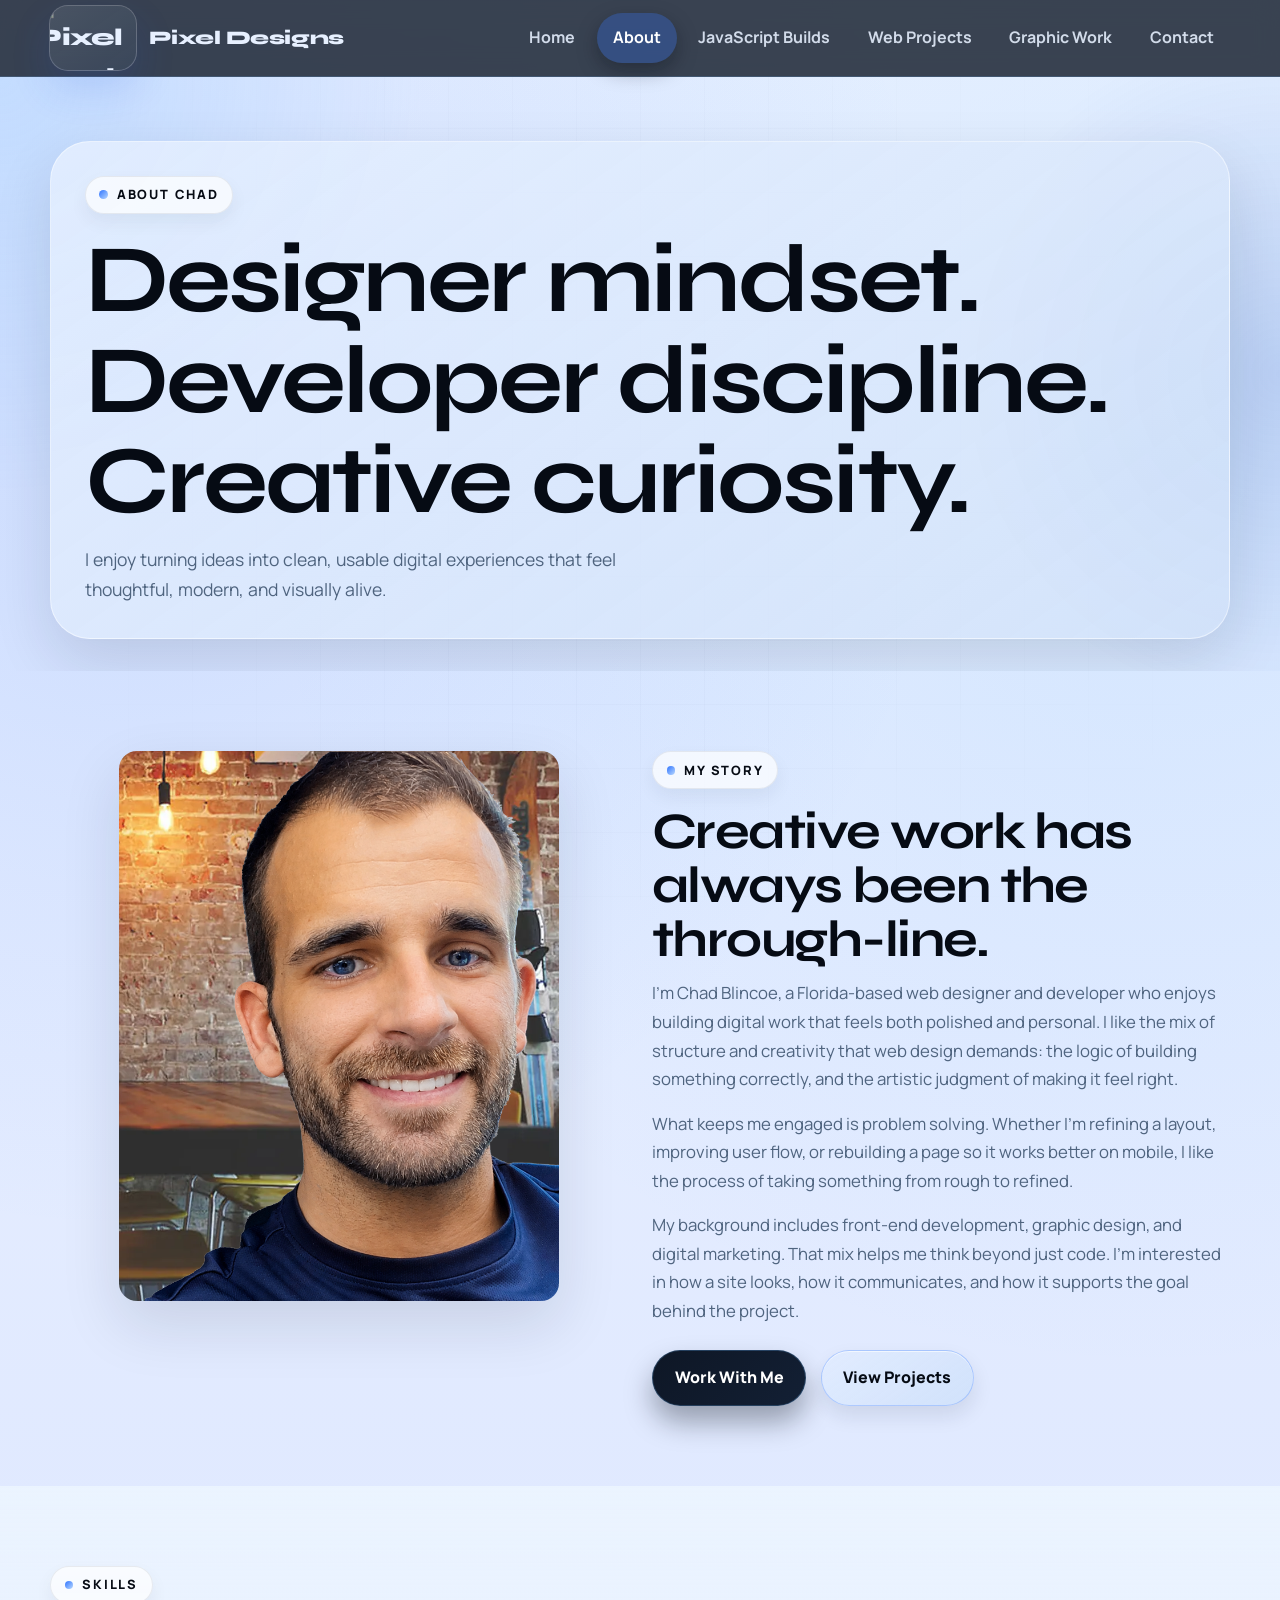
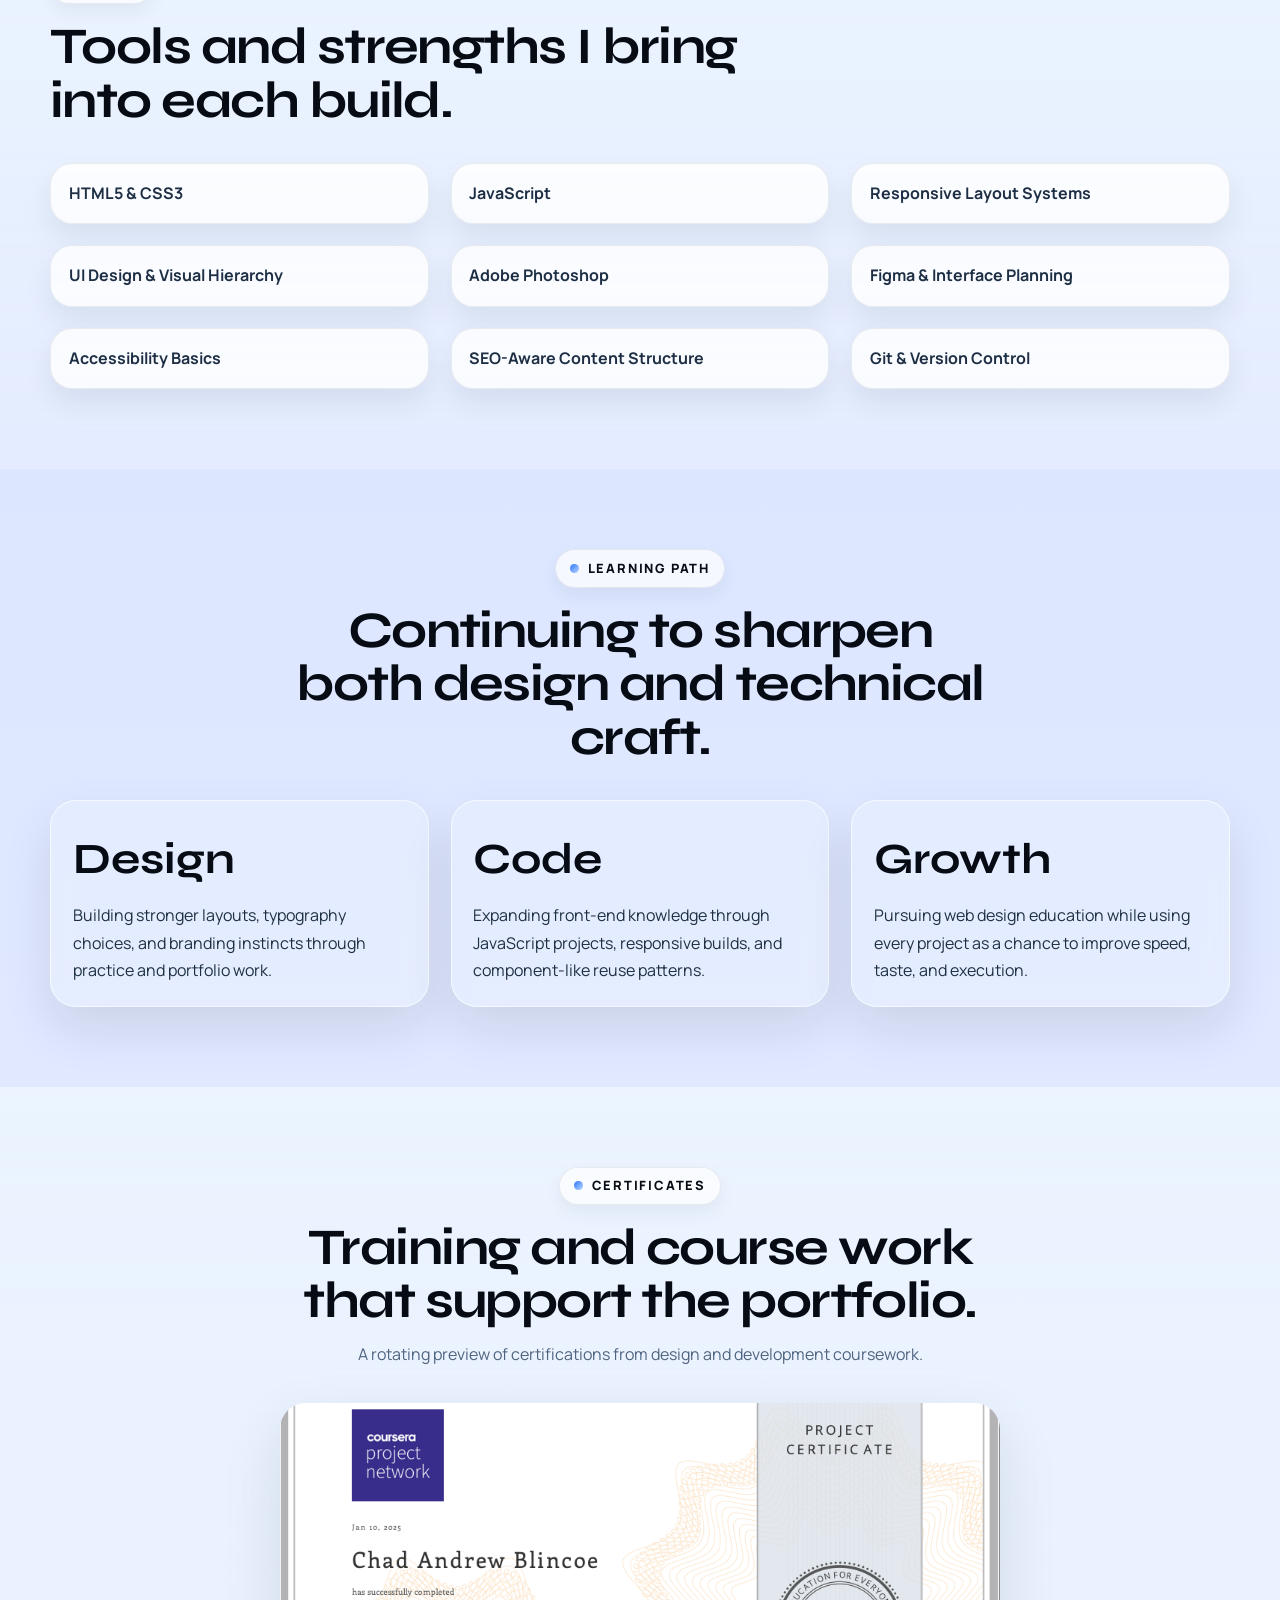
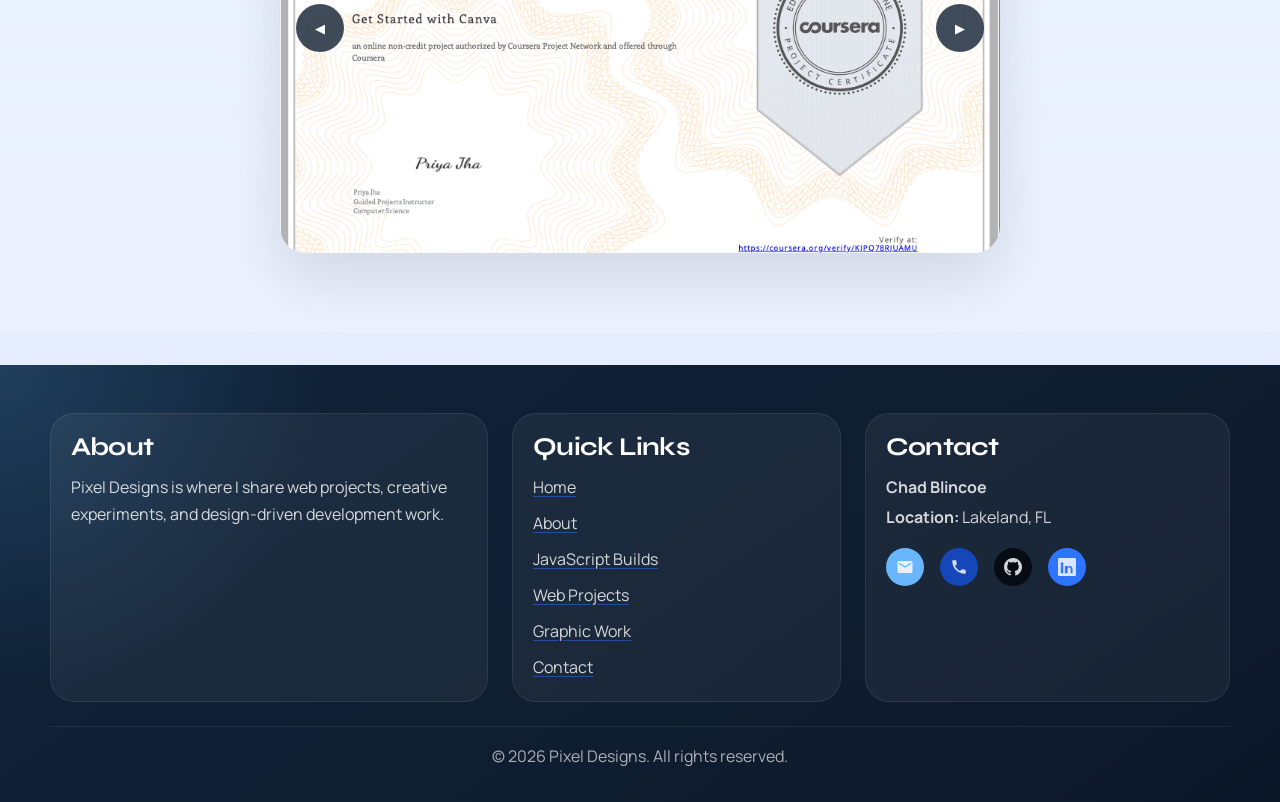
==== about.html @ cc152613 "readded images and adjusted CTA buttons" ====
<!doctype html>
<html lang="en">
  <head>
    <script
      async
      src="https://www.googletagmanager.com/gtag/js?id=G-DD6TGLHT02"
    ></script>
    <script>
      window.dataLayer = window.dataLayer || [];
      function gtag() {
        dataLayer.push(arguments);
      }
      gtag("js", new Date());
      gtag("config", "G-DD6TGLHT02");
    </script>
    <meta charset="UTF-8" />
    <meta name="viewport" content="width=device-width, initial-scale=1.0" />
    <title>About | Chad Blincoe</title>
    <link rel="preconnect" href="https://fonts.googleapis.com" />
    <link rel="preconnect" href="https://fonts.gstatic.com" crossorigin />
    <link
      href="https://fonts.googleapis.com/css2?family=Manrope:wght@400;500;700;800&family=Syne:wght@500;700;800&display=swap"
      rel="stylesheet"
    />
    <link rel="stylesheet" href="styles.css" />
    <link
      rel="apple-touch-icon"
      sizes="180x180"
      href="favicon/apple-touch-icon.png"
    />
    <link
      rel="icon"
      type="image/png"
      sizes="32x32"
      href="favicon/favicon-32x32.png"
    />
    <link
      rel="icon"
      type="image/png"
      sizes="16x16"
      href="favicon/favicon-16x16.png"
    />
    <link rel="manifest" href="favicon/site.webmanifest" />
    <script defer src="https://cdn.vercel-insights.com/v1/script.js"></script>
  </head>
  <body>
    <header class="navbar">
      <div class="nav-inner">
        <a href="index.html" class="logo">
          <span class="logo-mark">
            <img
              src="media/myLogo.png"
              alt="Pixel Designs logo"
              width="66"
              height="46"
            />
          </span>
          <span>Pixel Designs</span>
        </a>
        <button
          class="hamburger"
          id="hamburger"
          aria-label="Toggle navigation"
          aria-expanded="false"
          aria-controls="navLinks"
        >
          <span></span>
          <span></span>
          <span></span>
        </button>
        <nav id="navLinks" class="nav-links" aria-label="Main navigation">
          <a href="index.html" class="nav-link">Home</a>
          <a href="about.html" class="nav-link active">About</a>
          <a href="logic-programs.html" class="nav-link">JavaScript Builds</a>
          <a href="web-projects.html" class="nav-link">Web Projects</a>
          <a href="graphic-work.html" class="nav-link">Graphic Work</a>
          <a href="contact.html" class="nav-link">Contact</a>
        </nav>
      </div>
    </header>

    <main id="main">
      <section class="page-header">
        <div class="container page-header-panel">
          <span class="eyebrow">About Chad</span>
          <h1>Designer mindset. Developer discipline. Creative curiosity.</h1>
          <p class="lead">
            I enjoy turning ideas into clean, usable digital experiences that
            feel thoughtful, modern, and visually alive.
          </p>
        </div>
      </section>

      <section class="section">
        <div class="container two-col">
          <div class="col">
            <img class="meImg" src="media/meSmiling.png" alt="Photo of Chad Blincoe" />
          </div>
          <div class="col">
            <span class="eyebrow">My Story</span>
            <h2>Creative work has always been the through-line.</h2>
            <p class="aboutPara">
              I’m Chad Blincoe, a Florida-based web designer and developer who
              enjoys building digital work that feels both polished and
              personal. I like the mix of structure and creativity that web
              design demands: the logic of building something correctly, and the
              artistic judgment of making it feel right.
            </p>
            <p class="aboutPara">
              What keeps me engaged is problem solving. Whether I’m refining a
              layout, improving user flow, or rebuilding a page so it works
              better on mobile, I like the process of taking something from
              rough to refined.
            </p>
            <p class="aboutPara">
              My background includes front-end development, graphic design, and
              digital marketing. That mix helps me think beyond just code. I’m
              interested in how a site looks, how it communicates, and how it
              supports the goal behind the project.
            </p>
            <div class="button-row button-row-spaced">
              <a href="contact.html" class="btn btn-primary btn-about">
                Work With Me
              </a>
              <a href="web-projects.html" class="btn btn-secondary">
                View Projects
              </a>
            </div>
          </div>
        </div>
      </section>

      <section class="section alt-bg">
        <div class="container">
          <div class="section-heading">
            <span class="eyebrow">Skills</span>
            <h2>Tools and strengths I bring into each build.</h2>
          </div>
          <ul class="skills-list" aria-label="List of technical skills">
            <li>HTML5 &amp; CSS3</li>
            <li>JavaScript</li>
            <li>Responsive Layout Systems</li>
            <li>UI Design &amp; Visual Hierarchy</li>
            <li>Adobe Photoshop</li>
            <li>Figma &amp; Interface Planning</li>
            <li>Accessibility Basics</li>
            <li>SEO-Aware Content Structure</li>
            <li>Git &amp; Version Control</li>
          </ul>
        </div>
      </section>

      <section class="section">
        <div class="container">
          <div class="section-heading center">
            <span class="eyebrow">Learning Path</span>
            <h2>Continuing to sharpen both design and technical craft.</h2>
          </div>
          <div class="metric-grid">
            <div class="timeline-card">
              <strong class="metric-value">Design</strong>
              <p>
                Building stronger layouts, typography choices, and branding
                instincts through practice and portfolio work.
              </p>
            </div>
            <div class="timeline-card">
              <strong class="metric-value">Code</strong>
              <p>
                Expanding front-end knowledge through JavaScript projects,
                responsive builds, and component-like reuse patterns.
              </p>
            </div>
            <div class="timeline-card">
              <strong class="metric-value">Growth</strong>
              <p>
                Pursuing web design education while using every project as a
                chance to improve speed, taste, and execution.
              </p>
            </div>
          </div>
        </div>
      </section>

      <section class="section alt-bg">
        <div class="container sliderHeading">
          <div class="section-heading center">
            <span class="eyebrow">Certificates</span>
            <h2>Training and course work that support the portfolio.</h2>
            <p class="sliderTitle">
              A rotating preview of certifications from design and development
              coursework.
            </p>
          </div>
          <div class="image-slider" aria-label="Certification image slideshow">
            <div class="slider-track">
              <img
                class="slide"
                src="media/certifications/CanvaIntro10:25.png"
                alt="Canva certification preview"
              />
              <img
                class="slide"
                src="media/certifications/CanvaProjects10:25.jpg"
                alt="Canva projects certification preview"
              />
              <img
                class="slide"
                src="media/certifications/ExcelGraphs9:25.png"
                alt="Excel graphs certification preview"
              />
              <img
                class="slide"
                src="media/certifications/FigmaComponents12:25.png"
                alt="Figma components certification preview"
              />
              <img
                class="slide"
                src="media/certifications/FigmaIntoCode9:25.png"
                alt="Figma into code certification preview"
              />
              <img
                class="slide"
                src="media/certifications/JsAiPrograming10:25.png"
                alt="JavaScript AI programming certification preview"
              />
              <img
                class="slide"
                src="media/certifications/JsDebugging1:26.png"
                alt="JavaScript debugging certification preview"
              />
              <img
                class="slide"
                src="media/certifications/JsWebForms2:25.png"
                alt="JavaScript web forms certification preview"
              />
              <img
                class="slide"
                src="media/certifications/PythonMadeApp10:15.png"
                alt="Python app certification preview"
              />
              <img
                class="slide"
                src="media/certifications/SEO(SquareSpace12:24).png"
                alt="SEO certification preview"
              />
              <img
                class="slide"
                src="media/certifications/VideoCreationCanva9:25.png"
                alt="Video creation certification preview"
              />
              <img
                class="slide"
                src="media/certifications/Webflow101_11:24.png"
                alt="Webflow 101 certification preview"
              />
              <img
                class="slide"
                src="media/certifications/WebflowLayouts12:25.png"
                alt="Webflow layouts certification preview"
              />
              <img
                class="slide"
                src="media/certifications/WebFlowNoCode12:25.png"
                alt="Webflow no code certification preview"
              />
            </div>
            <button
              class="slider-btn prev"
              type="button"
              aria-label="Previous slide"
            >
              ◀
            </button>
            <button
              class="slider-btn next"
              type="button"
              aria-label="Next slide"
            >
              ▶
            </button>
          </div>
        </div>
      </section>
    </main>

    <footer class="footer">
      <div class="footer-inner">
        <div class="footer-grid">
          <div class="footer-col footer-col--about">
            <h3>About</h3>
            <p>
              Pixel Designs is where I share web projects, creative experiments,
              and design-driven development work.
            </p>
          </div>
          <div class="footer-col footer-col--links">
            <h3>Quick Links</h3>
            <nav aria-label="Footer navigation">
              <a href="index.html">Home</a>
              <a href="about.html">About</a>
              <a href="logic-programs.html">JavaScript Builds</a>
              <a href="web-projects.html">Web Projects</a>
              <a href="graphic-work.html">Graphic Work</a>
              <a href="contact.html">Contact</a>
            </nav>
          </div>
          <div class="footer-col footer-col--contact">
            <h3>Contact</h3>
            <p class="footer-contact-name">
              <strong>Chad Blincoe</strong>
            </p>
            <p class="footer-contact-location">
              <strong>Location:</strong>
              Lakeland, FL
            </p>
            <div class="social-icons" aria-label="Social links">
              <a
                href="mailto:PixelDesigns.blincoe@gmail.com"
                aria-label="Email PixelDesigns.blincoe@gmail.com"
                class="social-icon email-social-icon"
              >
                <svg
                  viewBox="0 0 24 24"
                  fill="currentColor"
                  xmlns="http://www.w3.org/2000/svg"
                  aria-hidden="true"
                >
                  <path
                    d="M20 4H4c-1.1 0-2 .9-2 2v12c0 1.1.9 2 2 2h16c1.1 0 2-.9 2-2V6c0-1.1-.9-2-2-2zm0 4-8 5-8-5V6l8 5 8-5v2z"
                  />
                </svg>
              </a>
              <a
                href="tel:+18132780899"
                aria-label="Call (813) 278-0899"
                class="social-icon phone-social-icon"
              >
                <svg
                  viewBox="0 0 24 24"
                  fill="currentColor"
                  xmlns="http://www.w3.org/2000/svg"
                  aria-hidden="true"
                >
                  <path
                    d="M6.62 10.79a15.054 15.054 0 0 0 6.59 6.59l2.2-2.2c.27-.27.67-.36 1.02-.24a11.36 11.36 0 0 0 3.57.57c.55 0 1 .45 1 1V20c0 .55-.45 1-1 1C10.61 21 3 13.39 3 4c0-.55.45-1 1-1h3.5c.55 0 1 .45 1 1 0 1.24.2 2.44.57 3.57.11.35.03.74-.25 1.02l-2.2 2.2z"
                  />
                </svg>
              </a>
              <a
                href="https://github.com/Blincoechad"
                target="_blank"
                rel="noopener noreferrer"
                aria-label="GitHub"
                class="social-icon github-icon"
              >
                <svg
                  viewBox="0 0 24 24"
                  fill="currentColor"
                  xmlns="http://www.w3.org/2000/svg"
                >
                  <path
                    d="M12 0c-6.626 0-12 5.373-12 12 0 5.302 3.438 9.8 8.207 11.387.599.111.793-.261.793-.577v-2.234c-3.338.726-4.033-1.416-4.033-1.416-.546-1.387-1.333-1.756-1.333-1.756-1.089-.745.083-.729.083-.729 1.205.084 1.839 1.237 1.839 1.237 1.07 1.834 2.807 1.304 3.492.997.107-.775.418-1.305.762-1.604-2.665-.305-5.467-1.334-5.467-5.931 0-1.311.469-2.381 1.236-3.221-.124-.303-.535-1.524.117-3.176 0 0 1.008-.322 3.301 1.23.957-.266 1.983-.399 3.003-.404 1.02.005 2.047.138 3.006.404 2.291-1.552 3.297-1.23 3.297-1.23.653 1.653.242 2.874.118 3.176.77.84 1.235 1.911 1.235 3.221 0 4.609-2.807 5.624-5.479 5.921.43.372.823 1.102.823 2.222v 3.293c0 .319.192.694.801.576 4.765-1.589 8.199-6.086 8.199-11.386 0-6.627-5.373-12-12-12z"
                  />
                </svg>
              </a>
              <a
                href="https://www.linkedin.com/in/chad-blincoe-42b2b1338"
                target="_blank"
                rel="noopener noreferrer"
                aria-label="LinkedIn"
                class="social-icon linkedin-icon"
              >
                <svg
                  viewBox="0 0 24 24"
                  fill="currentColor"
                  xmlns="http://www.w3.org/2000/svg"
                >
                  <path
                    d="M20.447 20.452h-3.554v-5.569c0-1.328-.475-2.236-1.986-2.236-1.081 0-1.722.731-2.004 1.437-.103.25-.129.599-.129.948v5.42h-3.554s.05-8.789 0-9.714h3.554v1.375c.428-.66 1.193-1.599 2.898-1.599 2.117 0 3.704 1.384 3.704 4.362v5.576zM5.337 9.432c-1.144 0-1.915-.759-1.915-1.71 0-.955.769-1.71 1.959-1.71 1.188 0 1.914.755 1.938 1.71 0 .951-.75 1.71-1.982 1.71zm1.581 11.02H3.715V9.738h3.203v10.714zM22.225 0H1.771C.792 0 0 .774 0 1.729v20.542C0 23.227.792 24 1.771 24h20.451C23.2 24 24 23.227 24 22.271V1.729C24 .774 23.2 0 22.225 0z"
                  />
                </svg>
              </a>
            </div>
          </div>
        </div>
        <div class="footer-bottom">
          <p>&copy; 2026 Pixel Designs. All rights reserved.</p>
        </div>
      </div>
    </footer>
    <script src="scripts.js" type="module" defer></script>
  </body>
</html>
---- styles.css ----
:root {
  --nav-h: 76px;
  --max-w: 1180px;
  --radius-sm: 16px;
  --radius-md: 26px;
  --radius-lg: 40px;
  --shadow-soft: 0 24px 60px rgba(15, 23, 42, 0.12);
  --shadow-card: 0 22px 50px rgba(15, 23, 42, 0.1);
  --shadow-glow:
    0 0 0 1px rgba(255, 255, 255, 0.24), 0 18px 40px rgba(29, 78, 216, 0.16);
  --ink-strong: #060b14;
  --ink: #1e2f45;
  --muted: #4f647f;
  --surface: rgba(231, 239, 255, 0.72);
  --surface-dark: #060b14;
  --accent: #2f74ff;
  --accent-deep: #1547b8;
  --sky: #69b6ff;
  --mint: #7db8ff;
  --gold: #b8d8ff;
  --bg: #e5edff;
  --hero-grad:
    radial-gradient(
      circle at top left,
      rgba(47, 116, 255, 0.22),
      transparent 34%
    ),
    radial-gradient(
      circle at top right,
      rgba(12, 24, 46, 0.18),
      transparent 32%
    ),
    linear-gradient(135deg, #e7efff 0%, #d8e5ff 52%, #e1ebff 100%);
}

*,
*::before,
*::after {
  box-sizing: border-box;
}

html {
  scroll-behavior: smooth;
}

body {
  margin: 0;
  min-height: 100vh;
  display: flex;
  flex-direction: column;
  font-family: "Manrope", sans-serif;
  font-size: 1rem;
  line-height: 1.7;
  color: var(--ink);
  background:
    radial-gradient(
      circle at 10% 10%,
      rgba(47, 116, 255, 0.16),
      transparent 22%
    ),
    radial-gradient(
      circle at 90% 12%,
      rgba(105, 182, 255, 0.16),
      transparent 24%
    ),
    linear-gradient(180deg, #edf3ff 0%, #dce6ff 50%, #e8efff 100%);
}

body::before {
  content: "";
  position: fixed;
  inset: 0;
  pointer-events: none;
  background-image:
    linear-gradient(rgba(16, 32, 51, 0.03) 1px, transparent 1px),
    linear-gradient(90deg, rgba(16, 32, 51, 0.03) 1px, transparent 1px);
  background-size: 64px 64px;
  -webkit-mask-image: radial-gradient(
    circle at center,
    black 38%,
    transparent 85%
  );
  mask-image: radial-gradient(circle at center, black 38%, transparent 85%);
  opacity: 0.5;
}

main {
  flex: 1;
  position: relative;
  z-index: 1;
}

img,
video {
  max-width: 100%;
  display: block;
}

video {
  width: 100%;
}

a {
  color: var(--ink-strong);
  text-decoration-color: rgba(47, 116, 255, 0.5);
  text-underline-offset: 0.16em;
}

a:hover,
a:focus-visible {
  color: var(--accent-deep);
}

:focus-visible {
  outline: 3px solid rgba(47, 116, 255, 0.5);
  outline-offset: 3px;
}

h1,
h2,
h3,
h4 {
  margin: 0 0 0.8rem;
  color: var(--ink-strong);
  font-family: "Syne", sans-serif;
  letter-spacing: -0.03em;
  line-height: 1.05;
}

h1 {
  font-size: clamp(3rem, 8vw, 6rem);
}

h2 {
  font-size: clamp(2rem, 4vw, 3.3rem);
}

h3 {
  font-size: clamp(1.25rem, 2vw, 1.6rem);
}

p {
  margin: 0 0 1rem;
}

p:last-child {
  margin-bottom: 0;
}

ul,
ol {
  margin: 0;
  padding-left: 1.2rem;
}

li + li {
  margin-top: 0.45rem;
}

.container {
  width: min(100% - 2rem, var(--max-w));
  margin-inline: auto;
}

.section {
  padding: 5rem 0;
}

.alt-bg {
  background: linear-gradient(
    180deg,
    rgba(238, 247, 255, 0.76),
    rgba(255, 255, 255, 0.24)
  );
}

.center {
  text-align: center;
}

.section-heading {
  max-width: 720px;
  margin-bottom: 2.2rem;
}

.section-heading.center {
  margin-inline: auto;
}

.eyebrow {
  display: inline-flex;
  align-items: center;
  gap: 0.55rem;
  margin-bottom: 1rem;
  padding: 0.45rem 0.85rem;
  border-radius: 999px;
  border: 1px solid rgba(16, 32, 51, 0.08);
  background: rgba(255, 255, 255, 0.7);
  font-size: 0.8rem;
  font-weight: 800;
  letter-spacing: 0.14em;
  text-transform: uppercase;
  color: var(--ink-strong);
  box-shadow: 0 8px 18px rgba(16, 32, 51, 0.06);
}

.eyebrow::before {
  content: "";
  width: 0.55rem;
  height: 0.55rem;
  border-radius: 50%;
  background: linear-gradient(135deg, var(--accent), var(--gold));
}

.lead {
  font-size: 1.1rem;
  color: var(--muted);
}

.hero {
  position: relative;
  overflow: hidden;
  padding: 4rem 0 3rem;
  background: var(--hero-grad);
}

.hero::before,
.hero::after {
  content: "";
  position: absolute;
  border-radius: 50%;
  filter: blur(10px);
  opacity: 0.7;
}

.hero::before {
  width: 320px;
  height: 320px;
  right: -90px;
  top: 18px;
  background: rgba(47, 116, 255, 0.18);
}

.hero::after {
  width: 280px;
  height: 280px;
  left: -70px;
  bottom: -70px;
  background: rgba(95, 184, 255, 0.16);
}

.hero-shell {
  position: relative;
  z-index: 1;
  display: grid;
  grid-template-columns: minmax(0, 1.15fr) minmax(280px, 0.85fr);
  gap: 2rem;
  align-items: center;
}

.hero-copy {
  display: grid;
  gap: 1.1rem;
}

.hero-copy p {
  max-width: 62ch;
}

.hero-actions {
  display: flex;
  flex-direction: column;
  align-items: center;
  gap: 0.9rem;
  grid-column: 1 / -1;
}

.hero-subtitle {
  margin: 0;
  font-size: clamp(1.05rem, 2.2vw, 1.35rem);
  font-weight: 700;
  color: var(--ink-strong);
}

.subtitle2 {
  color: var(--muted);
}

.hero-btns,
.button-row,
.card-btns,
.cta-actions {
  display: flex;
  flex-wrap: wrap;
  gap: 0.9rem;
}

.hero-btns {
  justify-content: center;
}

.button-row-spaced {
  margin-top: 1.5rem;
}

.card-btns-spaced {
  margin-top: 1.25rem;
}

.cta-actions-centered {
  justify-content: center;
  margin-top: 1.25rem;
}

.hero-highlights {
  display: flex;
  flex-wrap: wrap;
  gap: 0.9rem;
  justify-content: center;
  margin-bottom: 0.6rem;
  padding: 0;
  list-style: none;
}

.hero-highlights li {
  display: inline-flex;
  align-items: center;
  margin: 0;
  padding: 0;
  color: var(--muted);
  font-weight: 700;
  font-size: 0.95rem;
  letter-spacing: 0.01em;
}

.hero-highlights li + li::before {
  content: "";
  width: 1px;
  height: 0.95rem;
  margin-right: 0.9rem;
  background: linear-gradient(
    180deg,
    rgba(47, 116, 255, 0.1),
    rgba(47, 116, 255, 0.45),
    rgba(47, 116, 255, 0.1)
  );
}

.chip-list li,
.skill-pill {
  margin: 0;
  padding: 0.7rem 0.95rem;
  border-radius: 999px;
  background: rgba(255, 255, 255, 0.74);
  border: 1px solid rgba(16, 32, 51, 0.08);
  box-shadow: 0 10px 20px rgba(16, 32, 51, 0.06);
  font-weight: 700;
  font-size: 0.92rem;
}

.hero-panel {
  position: relative;
  width: min(100%, 470px);
  margin-inline: auto;
  padding: 1.2rem;
  border-radius: var(--radius-lg);
  background: linear-gradient(
    160deg,
    rgba(232, 241, 255, 0.82),
    rgba(205, 220, 245, 0.52)
  );
  border: 1px solid rgba(255, 255, 255, 0.45);
  box-shadow: var(--shadow-soft);
  -webkit-backdrop-filter: blur(10px);
  backdrop-filter: blur(10px);
}

.hero-photo {
  width: 100%;
  max-width: 420px;
  aspect-ratio: 1 / 1;
  object-fit: cover;
  margin-inline: auto;
  border-radius: 34px;
  background: linear-gradient(
    145deg,
    rgba(105, 182, 255, 0.16),
    rgba(21, 71, 184, 0.14)
  );
  border: 1px solid rgba(255, 255, 255, 0.6);
}

.hero-card-stack {
  display: grid;
  grid-template-columns: repeat(2, minmax(0, 1fr));
  gap: 0.85rem;
  margin-top: 1rem;
}

.mini-panel,
.stat-card,
.contact-card,
.timeline-card,
.project-spotlight,
.info-card,
.gallery-note,
.program-meta,
.cta-panel,
.quote-card,
.service-card,
.card,
.process-step,
.cert-card {
  padding: 1.35rem;
  border-radius: var(--radius-md);
  background: var(--surface);
  border: 1px solid rgba(255, 255, 255, 0.6);
  box-shadow: var(--shadow-card);
  -webkit-backdrop-filter: blur(12px);
  backdrop-filter: blur(12px);
}

.mini-panel h3,
.stat-card h3,
.contact-card h3,
.info-card h3,
.service-card h3,
.card h3,
.process-step h3,
.cert-card h3 {
  margin-bottom: 0.45rem;
}

.mini-panel p,
.stat-card p,
.contact-card p,
.info-card p,
.service-card p,
.card p,
.process-step p,
.cert-card p {
  color: var(--muted);
}

.metric-value,
.stat-card strong {
  display: block;
  margin-bottom: 0.4rem;
  font-family: "Syne", sans-serif;
  font-size: clamp(1.8rem, 4vw, 2.7rem);
  color: var(--ink-strong);
}

.metric-grid,
.grid-3,
.grid-2,
.service-grid,
.process-grid,
.gallery-grid,
.skills-list,
.redesign-container,
.contact-grid {
  display: grid;
  gap: 1.35rem;
}

.metric-grid {
  grid-template-columns: repeat(3, minmax(0, 1fr));
}

.grid-3,
.service-grid,
.process-grid {
  grid-template-columns: repeat(3, minmax(0, 1fr));
}

.grid-2,
.redesign-container,
.contact-grid {
  grid-template-columns: repeat(2, minmax(0, 1fr));
}

.two-col {
  display: grid;
  grid-template-columns: repeat(2, minmax(0, 1fr));
  gap: 1.5rem;
  align-items: start;
}

.two-col.reverse > :first-child {
  order: 2;
}

.card {
  display: flex;
  flex-direction: column;
  gap: 0.9rem;
  height: 100%;
  position: relative;
  overflow: hidden;
}

.service-card,
.process-step,
.info-card,
.program-meta {
  position: relative;
  overflow: hidden;
}

.service-card::after,
.card::after,
.process-step::after,
.info-card::after,
.program-meta::after {
  content: "";
  position: absolute;
  inset: auto -12% -55% auto;
  width: 120px;
  height: 120px;
  border-radius: 50%;
  background: radial-gradient(
    circle,
    rgba(47, 116, 255, 0.16),
    transparent 72%
  );
}

.service-icon,
.step-index {
  display: inline-grid;
  place-items: center;
  width: 3rem;
  height: 3rem;
  margin-bottom: 0.9rem;
  border-radius: 18px;
  background: linear-gradient(
    135deg,
    rgba(47, 116, 255, 0.16),
    rgba(105, 182, 255, 0.2)
  );
  font-family: "Syne", sans-serif;
  font-size: 1.15rem;
  color: var(--ink-strong);
}

.btn {
  display: inline-flex;
  align-items: center;
  justify-content: center;
  min-height: 50px;
  padding: 0.85rem 1.35rem;
  border-radius: 999px;
  border: 1px solid transparent;
  text-decoration: none;
  font-weight: 800;
  transition:
    transform 0.2s ease,
    box-shadow 0.2s ease,
    background 0.2s ease,
    color 0.2s ease,
    border-color 0.2s ease;
}

.btn:hover,
.btn:focus-visible {
  transform: translateY(-2px);
  text-decoration: none;
}

.btn-primary {
  color: #fff;
  background: linear-gradient(
    135deg,
    rgba(9, 18, 33, 0.98),
    rgba(14, 27, 48, 0.98)
  );
  border-color: rgba(105, 182, 255, 0.24);
  box-shadow: 0 16px 28px rgba(6, 11, 20, 0.34);
}

.btn-primary:hover,
.btn-primary:focus-visible {
  color: #fff;
  background: linear-gradient(
    135deg,
    rgba(33, 63, 104, 0.98),
    rgba(48, 85, 136, 0.98)
  );
  border-color: rgba(140, 200, 255, 0.42);
  box-shadow: 0 20px 32px rgba(17, 35, 63, 0.4);
}

.btn-secondary {
  color: var(--ink-strong);
  background: linear-gradient(
    145deg,
    rgba(225, 236, 255, 0.86),
    rgba(204, 223, 250, 0.78)
  );
  border-color: rgba(47, 116, 255, 0.28);
  box-shadow:
    inset 0 1px 0 rgba(255, 255, 255, 0.58),
    0 10px 20px rgba(16, 32, 51, 0.1);
}

.btn-secondary:hover,
.btn-secondary:focus-visible {
  color: var(--ink-strong);
  background: linear-gradient(
    145deg,
    rgba(213, 228, 252, 0.94),
    rgba(189, 212, 245, 0.88)
  );
  border-color: rgba(47, 116, 255, 0.42);
  box-shadow:
    inset 0 1px 0 rgba(255, 255, 255, 0.62),
    0 14px 24px rgba(16, 32, 51, 0.16);
}

.btn-about,
.contact-button,
.programProject-btn {
  align-self: flex-start;
}

.page-header {
  position: relative;
  padding: 4rem 0 2rem;
  overflow: hidden;
}

.page-header::before {
  content: "";
  position: absolute;
  inset: 0;
  background:
    radial-gradient(
      circle at left top,
      rgba(105, 182, 255, 0.2),
      transparent 30%
    ),
    radial-gradient(
      circle at right center,
      rgba(21, 71, 184, 0.16),
      transparent 26%
    );
  pointer-events: none;
}

.page-header-panel {
  position: relative;
  z-index: 1;
  padding: 2.1rem;
  border-radius: var(--radius-lg);
  background: linear-gradient(
    145deg,
    rgba(229, 239, 255, 0.84),
    rgba(210, 226, 249, 0.72)
  );
  border: 1px solid rgba(255, 255, 255, 0.48);
  box-shadow: var(--shadow-soft);
}

.page-header p {
  max-width: 52ch;
  color: var(--muted);
}

.card img,
.gallery-grid img,
.gallery-grid video,
.redesign-preview img,
.meImg {
  width: 100%;
  border-radius: calc(var(--radius-md) - 8px);
}

.card img,
.redesign-preview img {
  aspect-ratio: 16 / 10;
  object-fit: cover;
}

.meImg {
  width: 100%;
  max-width: 440px;
  aspect-ratio: 4 / 5;
  object-fit: cover;
  margin-inline: auto;
  display: block;
  box-shadow: var(--shadow-soft);
}

.home-cards-subtitle,
.sliderTitle,
.clickToView,
.form-note,
.preview-label {
  color: var(--muted);
}
.clickToView {
  color: black;
  text-decoration: underline;
  line-height: 4rem;
  text-underline-offset: .4rem;
}

.split-image {
  display: grid;
  grid-template-columns: repeat(2, minmax(0, 1fr));
  gap: 0.55rem;
}

.split-image--featured {
  grid-template-columns: 1fr;
  gap: 0.75rem;
}

.split-image--featured img {
  aspect-ratio: 16 / 10;
  min-height: 220px;
}

.split-image__item {
  min-width: 0;
}

.redesign-preview {
  display: grid;
  gap: 0.8rem;
  padding: 1rem;
  border-radius: calc(var(--radius-md) - 6px);
  background: rgba(255, 255, 255, 0.72);
  border: 1px solid rgba(16, 32, 51, 0.08);
}

.preview-label {
  font-size: 0.78rem;
  font-weight: 800;
  letter-spacing: 0.12em;
  text-transform: uppercase;
}

.skills-list {
  padding: 0;
  list-style: none;
  grid-template-columns: repeat(3, minmax(0, 1fr));
}

.skills-list li {
  margin: 0;
  padding: 1rem 1.1rem;
  border-radius: 22px;
  background: rgba(255, 255, 255, 0.78);
  border: 1px solid rgba(16, 32, 51, 0.08);
  box-shadow: 0 14px 28px rgba(16, 32, 51, 0.08);
  font-weight: 700;
}

.aboutPara {
  color: var(--muted);
  font-size: 1.05rem;
}

.CCC,
.sliderHeading,
.gallery-title,
.sliderTitle {
  text-align: center;
}

.image-slider {
  position: relative;
  margin: 0 auto;
  overflow: hidden;
  border-radius: var(--radius-md);
  box-shadow: var(--shadow-soft);
  width: min(100%, 45rem);
  aspect-ratio: 16 / 10;
  height: auto;
}

.slider-track {
  display: flex;
  transition: transform 0.35s ease;
}

.slide {
  min-width: 100%;
  aspect-ratio: 16 / 10;
  object-fit: cover;
}

.slider-btn {
  position: absolute;
  top: 50%;
  transform: translateY(-50%);
  width: 48px;
  height: 48px;
  border: none;
  border-radius: 50%;
  background: rgba(16, 32, 51, 0.8);
  color: #fff;
  cursor: pointer;
}

.slider-btn.prev {
  left: 1rem;
}

.slider-btn.next {
  right: 1rem;
}

.gallery-grid figure {
  margin: 0;
  overflow: hidden;
  border-radius: var(--radius-md);
  background: rgba(255, 255, 255, 0.82);
  border: 1px solid rgba(16, 32, 51, 0.08);
  box-shadow: var(--shadow-card);
  transition:
    transform 0.2s ease,
    box-shadow 0.2s ease;
  cursor: pointer;
}

.graphic-work-page .gallery-grid figure {
  background: rgba(9, 18, 33, 0.68);
  border-color: rgba(105, 182, 255, 0.18);
}

.gallery-grid figure:hover {
  transform: translateY(-4px);
  box-shadow: 0 24px 40px rgba(16, 32, 51, 0.14);
}

.gallery-grid img,
.gallery-video {
  aspect-ratio: 4 / 3;
  object-fit: cover;
}

@media (min-width: 961px) {
  .gallery-grid > figure:first-child > img {
    width: 82%;
    margin: 0 auto;
    display: block;
  }

  .gallery-video {
    width: 58%;
    aspect-ratio: 16 / 10;
    margin: 0 auto;
    display: block;
  }
}

.gallery-grid figcaption,
.figCaptions {
  padding: 1rem;
  color: var(--ink-strong);
}

.figCaptions {
  display: flex;
  align-items: flex-start;
  gap: 0.4rem;
  font-weight: 700;
}

.graphic-work-page .gallery-grid figcaption,
.graphic-work-page .figCaptions,
.graphic-work-page .figCaptions .bullet {
  color: #fff;
}

.graphic-work-page .figCaptions {
  justify-content: center;
  align-items: center;
  text-align: center;
}

.bullet {
  color: var(--accent);
}

.contact-list {
  list-style: none;
  padding: 0;
  display: grid;
  gap: 0.9rem;
}

.contact-list li {
  margin: 0;
  padding: 1rem 1.1rem;
  border-radius: 22px;
  background: rgba(255, 255, 255, 0.72);
  border: 1px solid rgba(16, 32, 51, 0.08);
}

.contact-text {
  color: var(--ink-strong);
}

.social-icons {
  display: flex;
  gap: 1rem;
  margin-top: 1rem;
}

.footer-col--contact .social-icons {
  margin-top: 0.6rem;
}

.footer-col--contact .social-icon {
  width: 38px;
  height: 38px;
}

.footer-col--contact .social-icon svg {
  width: 18px;
  height: 18px;
}

.social-icon {
  display: flex;
  align-items: center;
  justify-content: center;
  width: 50px;
  height: 50px;
  border-radius: 50%;
  background: var(--accent);
  color: white;
  text-decoration: none;
  transition: all 0.3s ease;
  border: 2px solid transparent;
}

.social-icon svg {
  width: 24px;
  height: 24px;
}

.social-icon:hover {
  transform: scale(1.1);
  color: white;
}

.social-icon:focus-visible {
  color: white;
}

.github-icon {
  background: var(--ink-strong);
  color: white;
  border: none;
}

.github-icon:hover {
  transform: scale(1.1);
  box-shadow:
    -10px 0 18px rgba(6, 11, 20, 0.45),
    10px 0 18px rgba(6, 11, 20, 0.45);
}

.linkedin-icon {
  background: var(--accent);
  color: white;
}

.phone-social-icon {
  background: var(--accent-deep);
  color: white;
}

.email-social-icon {
  background: var(--sky);
  color: white;
}

.linkedin-icon:hover {
  transform: scale(1.1);
  box-shadow:
    -10px 0 18px rgba(47, 116, 255, 0.45),
    10px 0 18px rgba(47, 116, 255, 0.45);
}

.phone-social-icon:hover {
  transform: scale(1.1);
  box-shadow:
    -10px 0 18px rgba(21, 71, 184, 0.45),
    10px 0 18px rgba(21, 71, 184, 0.45);
}

.email-social-icon:hover {
  transform: scale(1.1);
  box-shadow:
    -10px 0 18px rgba(105, 182, 255, 0.45),
    10px 0 18px rgba(105, 182, 255, 0.45);
}

.contact-form {
  display: grid;
  gap: 1rem;
}

.form-group {
  display: grid;
  gap: 0.45rem;
}

.form-group label {
  font-weight: 800;
  color: var(--ink-strong);
}

.form-group input,
.form-group select,
.form-group textarea {
  width: 100%;
  padding: 0.9rem 1rem;
  border-radius: 18px;
  border: 1px solid rgba(16, 32, 51, 0.14);
  background: rgba(255, 255, 255, 0.9);
  font: inherit;
  color: var(--ink-strong);
}

.form-group input:focus,
.form-group select:focus,
.form-group textarea:focus {
  outline: none;
  border-color: rgba(21, 71, 184, 0.5);
  box-shadow: 0 0 0 4px rgba(47, 116, 255, 0.12);
}

.form-group input.error,
.form-group textarea.error {
  border-color: #c2410c;
}

.form-error {
  min-height: 1rem;
  font-size: 0.84rem;
  color: #b93815;
}

.required {
  color: #b93815;
}

.form-group textarea {
  min-height: 160px;
  resize: vertical;
}

.form-success {
  padding: 1rem 1.1rem;
  border-radius: 18px;
  border: 1px solid rgba(122, 216, 194, 0.45);
  background: rgba(236, 255, 248, 0.9);
  color: #0f766e;
}

details.program-details {
  padding: 0.85rem;
  border-radius: 22px;
  background: rgba(255, 255, 255, 0.68);
  border: 1px solid rgba(16, 32, 51, 0.08);
}

details.program-details summary {
  display: flex;
  align-items: center;
  gap: 0.6rem;
  list-style: none;
  cursor: pointer;
  font-weight: 800;
  color: var(--ink-strong);
}

.program-details-hint {
  padding: 0.2rem 0.55rem;
  border-radius: 999px;
  font-size: 0.72rem;
  font-weight: 700;
  letter-spacing: 0.04em;
  color: var(--muted);
  background: rgba(47, 116, 255, 0.1);
}

details.program-details summary::-webkit-details-marker {
  display: none;
}

details.program-details summary::after {
  content: " +";
  margin-left: auto;
  color: var(--accent-deep);
}

details.program-details[open] summary::after {
  content: " -";
}

.table-wrap {
  overflow-x: auto;
  border-radius: var(--radius-md);
  box-shadow: var(--shadow-card);
}

table {
  width: 100%;
  border-collapse: collapse;
  background: rgba(255, 255, 255, 0.82);
}

thead {
  background: var(--surface-dark);
  color: #fff;
}

th,
td {
  padding: 1rem;
  text-align: left;
  border-bottom: 1px solid rgba(16, 32, 51, 0.08);
}

.lightbox-overlay {
  position: fixed;
  inset: 0;
  display: flex;
  align-items: center;
  justify-content: center;
  background: rgba(16, 32, 51, 0.9);
  opacity: 0;
  visibility: hidden;
  transition:
    opacity 0.2s ease,
    visibility 0.2s ease;
  z-index: 2000;
}

.lightbox-overlay.is-open {
  opacity: 1;
  visibility: visible;
}

.lightbox-content {
  position: relative;
  width: min(92vw, 1100px);
}

.lightbox-content img,
.lightbox-content video {
  width: 100%;
  max-height: 45vh;
  object-fit: contain;
  border-radius: 20px;
}

.lightbox-split {
  display: flex;
  gap: 0.75rem;
  width: 100%;
}

.lightbox-split img {
  flex: 1;
  min-width: 0;
  max-height: 45vh;
  object-fit: contain;
  border-radius: 20px;
}

.lightbox-close {
  position: absolute;
  top: -0.75rem;
  right: -0.75rem;
  width: 42px;
  height: 42px;
  border: none;
  border-radius: 50%;
  background: #fff;
  color: var(--ink-strong);
  font-size: 1.3rem;
  cursor: pointer;
  z-index: 10;
}

.lightbox-caption {
  margin-top: 0.9rem;
  text-align: center;
  color: #fff;
}

.navbar {
  position: sticky;
  top: 0;
  z-index: 1000;
  -webkit-backdrop-filter: blur(12px);
  backdrop-filter: blur(12px);
  background: rgba(9, 18, 33, 0.78);
  border-bottom: 1px solid rgba(105, 182, 255, 0.18);
}

.nav-inner {
  width: min(100% - 2rem, var(--max-w));
  height: var(--nav-h);
  margin-inline: auto;
  display: flex;
  align-items: center;
  justify-content: space-between;
  gap: 1rem;
}

.logo {
  display: inline-flex;
  align-items: center;
  gap: 0.8rem;
  color: #e7f0ff;
  text-decoration: none;
  font-weight: 900;
  letter-spacing: -0.03em;
}

.logo-mark {
  width: 86px;
  height: 64px;
  flex: 0 0 86px;
  overflow: hidden;
  border-radius: 18px;
  background: linear-gradient(
    145deg,
    rgba(227, 238, 255, 0.1),
    rgba(105, 182, 255, 0.05)
  );
  box-shadow: var(--shadow-glow);
}

.logo-mark img {
  width: 100%;
  height: 100%;
  max-width: none;
  object-fit: cover;
  object-position: 0% center;
  transform: translateX(-6px) scale(1.24);
  transform-origin: center;
}

.logo span {
  font-family: "Syne", sans-serif;
  font-size: 1.2rem;
}
.logo:hover {
  color: rgb(88, 138, 200);
}

.nav-links {
  display: flex;
  align-items: center;
  gap: 0.35rem;
}

.nav-link {
  padding: 0.7rem 1rem;
  border-radius: 999px;
  color: rgba(231, 240, 255, 0.88);
  text-decoration: none;
  font-weight: 700;
}

.nav-link:hover,
.nav-link:focus-visible,
.nav-link.active {
  color: #ffffff;
  background: rgba(47, 116, 255, 0.28);
  box-shadow: 0 8px 20px rgba(6, 11, 20, 0.34);
}

.hamburger {
  display: none;
  width: 44px;
  height: 44px;
  padding: 0.4rem;
  border: 1px solid rgba(105, 182, 255, 0.28);
  border-radius: 14px;
  background: rgba(9, 18, 33, 0.62);
  cursor: pointer;
}

.hamburger span {
  display: block;
  width: 100%;
  height: 2px;
  margin: 6px 0;
  background: #e7f0ff;
  transition:
    transform 0.25s ease,
    opacity 0.25s ease;
}

.hamburger.is-open span:nth-child(1) {
  transform: translateY(8px) rotate(45deg);
}

.hamburger.is-open span:nth-child(2) {
  opacity: 0;
}

.hamburger.is-open span:nth-child(3) {
  transform: translateY(-8px) rotate(-45deg);
}

.footer {
  position: relative;
  margin-top: 2rem;
  padding: 3rem 0 2rem;
  background:
    radial-gradient(
      circle at top left,
      rgba(95, 184, 255, 0.18),
      transparent 24%
    ),
    linear-gradient(145deg, #11243a, #0c1828);
  color: rgba(255, 255, 255, 0.82);
}

.footer-inner {
  width: min(100% - 2rem, var(--max-w));
  margin-inline: auto;
}

.footer-grid {
  display: grid;
  grid-template-columns: 1.2fr 0.9fr 1fr;
  gap: 1.5rem;
  margin-bottom: 1.5rem;
}

.footer-col {
  padding: 1.25rem;
  border-radius: 24px;
  background: rgba(255, 255, 255, 0.05);
  border: 1px solid rgba(255, 255, 255, 0.08);
}

.footer-col h3 {
  color: #fff;
}

.footer-col p,
.footer-col a {
  color: rgba(255, 255, 255, 0.82);
}

.footer-contact-name {
  margin-bottom: 0.2rem;
}

.footer-contact-location {
  margin-top: 0;
}

.footer-col--links nav {
  display: grid;
  gap: 0.55rem;
}

.footer-contact-text:hover {
  color: #fff;
}

.footer-bottom {
  padding-top: 1rem;
  border-top: 1px solid rgba(255, 255, 255, 0.08);
  text-align: center;
}

.footer-bottom p {
  margin: 0;
  color: rgba(255, 255, 255, 0.65);
}

@media (max-width: 960px) {
  .hero-shell,
  .two-col,
  .metric-grid,
  .grid-3,
  .grid-2,
  .service-grid,
  .process-grid,
  .gallery-grid,
  .skills-list,
  .redesign-container,
  .contact-grid {
    grid-template-columns: 1fr 1fr;
  }

  .hero-shell {
    grid-template-columns: 1fr;
  }

  .hero-panel {
    max-width: 540px;
  }

  .footer-grid {
    grid-template-columns: 1fr;
  }
}

@media (max-width: 720px) {
  .section {
    padding: 4rem 0;
  }

  .meImg {
    max-width: 320px;
  }

  .image-slider {
    width: 100%;
    border-radius: 20px;
  }

  .slider-btn {
    width: 42px;
    height: 42px;
    font-size: 1rem;
  }

  .navbar {
    overflow: visible;
  }

  .hamburger {
    display: block;
  }

  .nav-links {
    position: absolute;
    top: calc(var(--nav-h) - 4px);
    left: 1rem;
    right: 1rem;
    display: none;
    flex-direction: column;
    align-items: stretch;
    padding: 0.8rem;
    border-radius: 24px;
    background: rgba(9, 18, 33, 0.96);
    border: 1px solid rgba(105, 182, 255, 0.2);
    box-shadow: var(--shadow-soft);
  }

  .nav-links.is-open {
    display: flex;
  }

  .nav-link {
    text-align: center;
  }

  .two-col,
  .metric-grid,
  .grid-3,
  .grid-2,
  .service-grid,
  .process-grid,
  .gallery-grid,
  .skills-list,
  .redesign-container,
  .contact-grid,
  .hero-card-stack,
  .split-image {
    grid-template-columns: 1fr;
  }

  .lightbox-split {
    flex-direction: column;
  }

  .two-col.reverse > :first-child {
    order: initial;
  }

  .hero {
    padding-top: 2.5rem;
  }

  .hero-shell {
    gap: 1.4rem;
  }

  .hero-copy {
    order: 1;
  }

  .hero-panel {
    order: 2;
  }

  .hero-actions {
    order: 3;
    grid-column: 1 / -1;
  }

  .hero-highlights {
    flex-direction: row;
    flex-wrap: wrap;
    justify-content: center;
    gap: 0.45rem 0.7rem;
  }

  .hero-highlights li {
    font-size: 0.8rem;
    line-height: 1.3;
  }

  .hero-highlights li + li::before {
    height: 0.8rem;
    margin-right: 0.6rem;
  }

  .hero-panel,
  .page-header-panel,
  .card,
  .service-card,
  .process-step,
  .contact-card,
  .quote-card,
  .info-card,
  .timeline-card,
  .program-meta {
    padding: 1.15rem;
  }

  .button-row,
  .hero-btns,
  .card-btns,
  .cta-actions {
    flex-direction: column;
  }

  .btn,
  .btn-about,
  .contact-button,
  .programProject-btn {
    width: 100%;
  }

  .logo span {
    font-size: 1rem;
  }
}
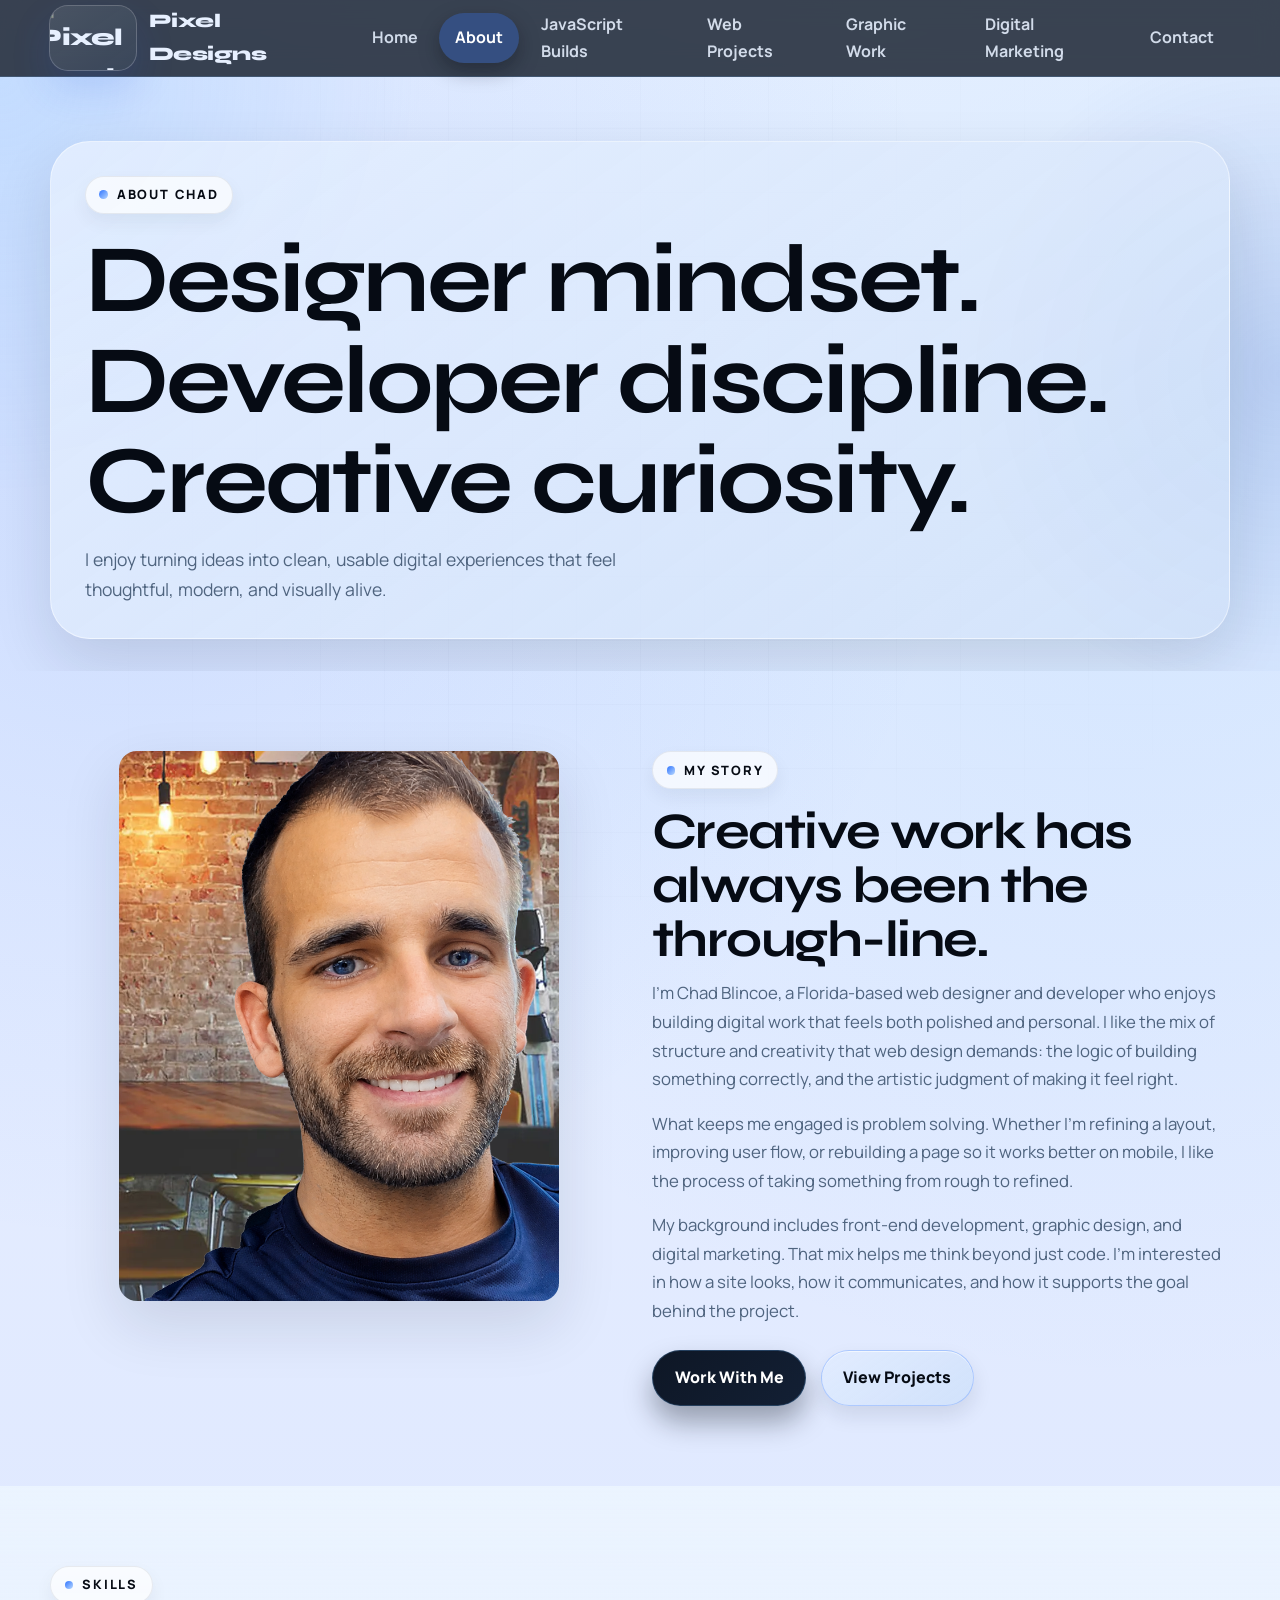
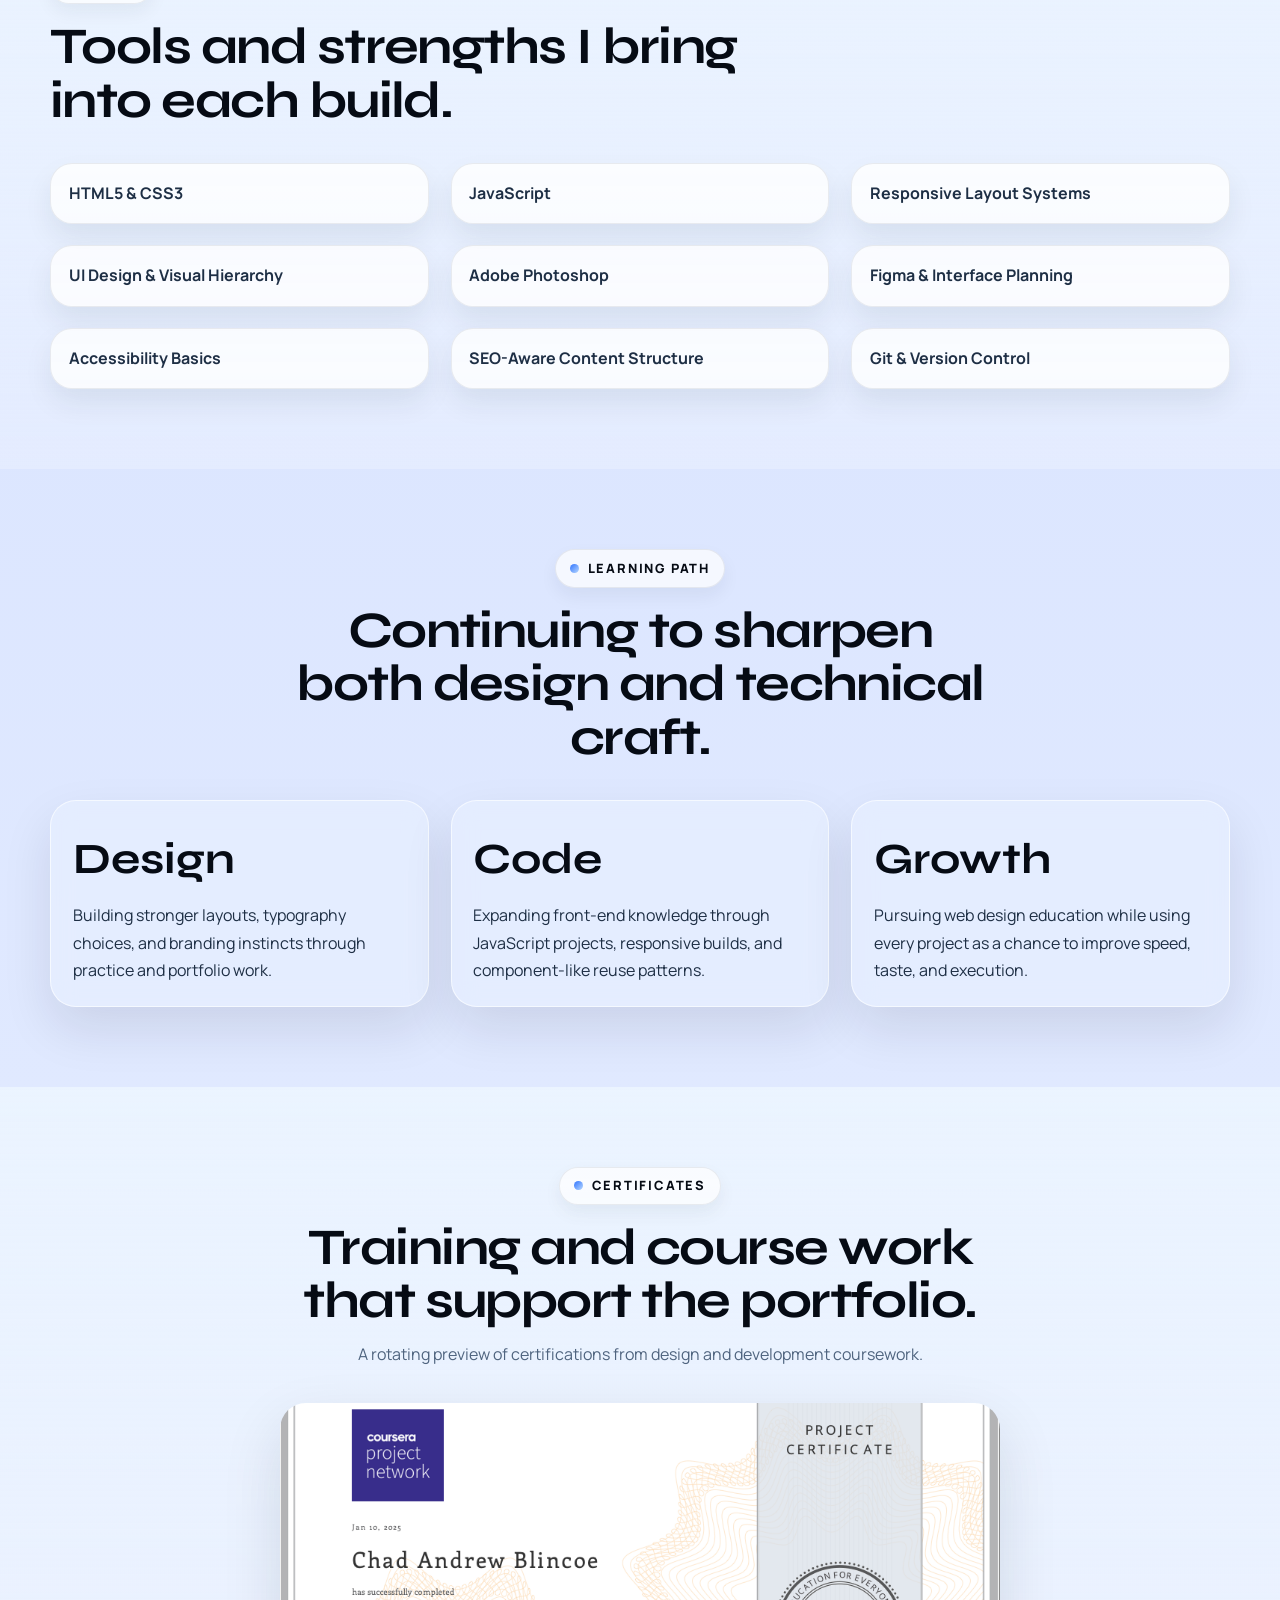
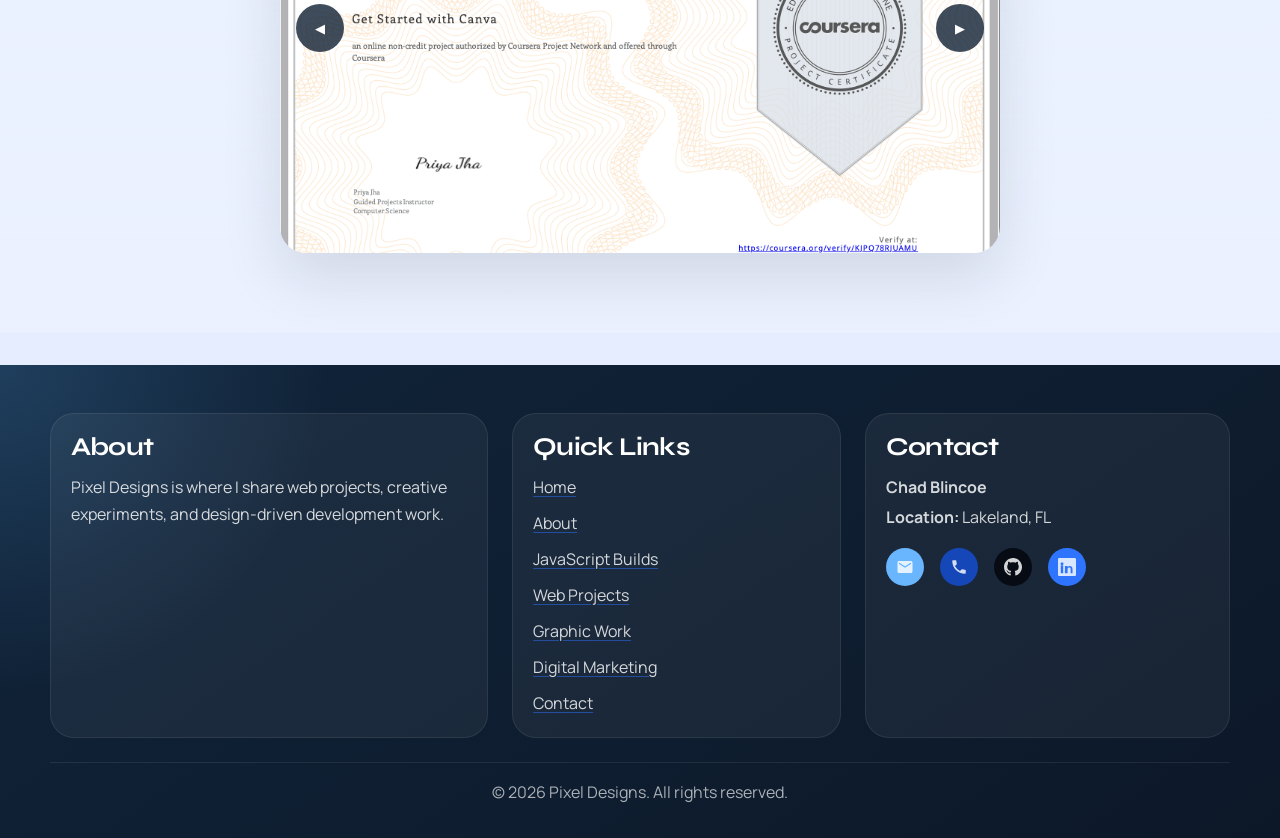
==== commit 5e18cee6: "added digitl design layout- need to add projects" ====
--- a/about.html
+++ b/about.html
@@ -74,6 +74,7 @@
           <a href="logic-programs.html" class="nav-link">JavaScript Builds</a>
           <a href="web-projects.html" class="nav-link">Web Projects</a>
           <a href="graphic-work.html" class="nav-link">Graphic Work</a>
+          <a href="digital-marketing.html" class="nav-link">Digital Marketing</a>
           <a href="contact.html" class="nav-link">Contact</a>
         </nav>
       </div>
@@ -302,6 +303,7 @@
               <a href="logic-programs.html">JavaScript Builds</a>
               <a href="web-projects.html">Web Projects</a>
               <a href="graphic-work.html">Graphic Work</a>
+              <a href="digital-marketing.html">Digital Marketing</a>
               <a href="contact.html">Contact</a>
             </nav>
           </div>
--- a/styles.css
+++ b/styles.css
@@ -699,6 +699,41 @@
 .preview-label {
   color: var(--muted);
 }
+
+.portfolio-placeholder {
+  display: grid;
+  place-items: center;
+  min-height: 220px;
+  padding: 1rem;
+  text-align: center;
+  border-radius: calc(var(--radius-md) - 8px);
+  border: 1px dashed rgba(16, 32, 51, 0.24);
+  background:
+    linear-gradient(rgba(16, 32, 51, 0.06) 1px, transparent 1px),
+    linear-gradient(90deg, rgba(16, 32, 51, 0.06) 1px, transparent 1px),
+    rgba(255, 255, 255, 0.64);
+  background-size: 22px 22px;
+}
+
+.portfolio-placeholder p {
+  margin: 0;
+  font-weight: 700;
+  color: var(--muted);
+}
+
+.portfolio-placeholder-sm {
+  min-height: 160px;
+}
+
+.marketing-feature-list {
+  margin: 0;
+  padding-left: 1.1rem;
+  color: var(--ink);
+}
+
+.marketing-feature-list li {
+  margin-top: 0.5rem;
+}
 .clickToView {
   color: black;
   text-decoration: underline;
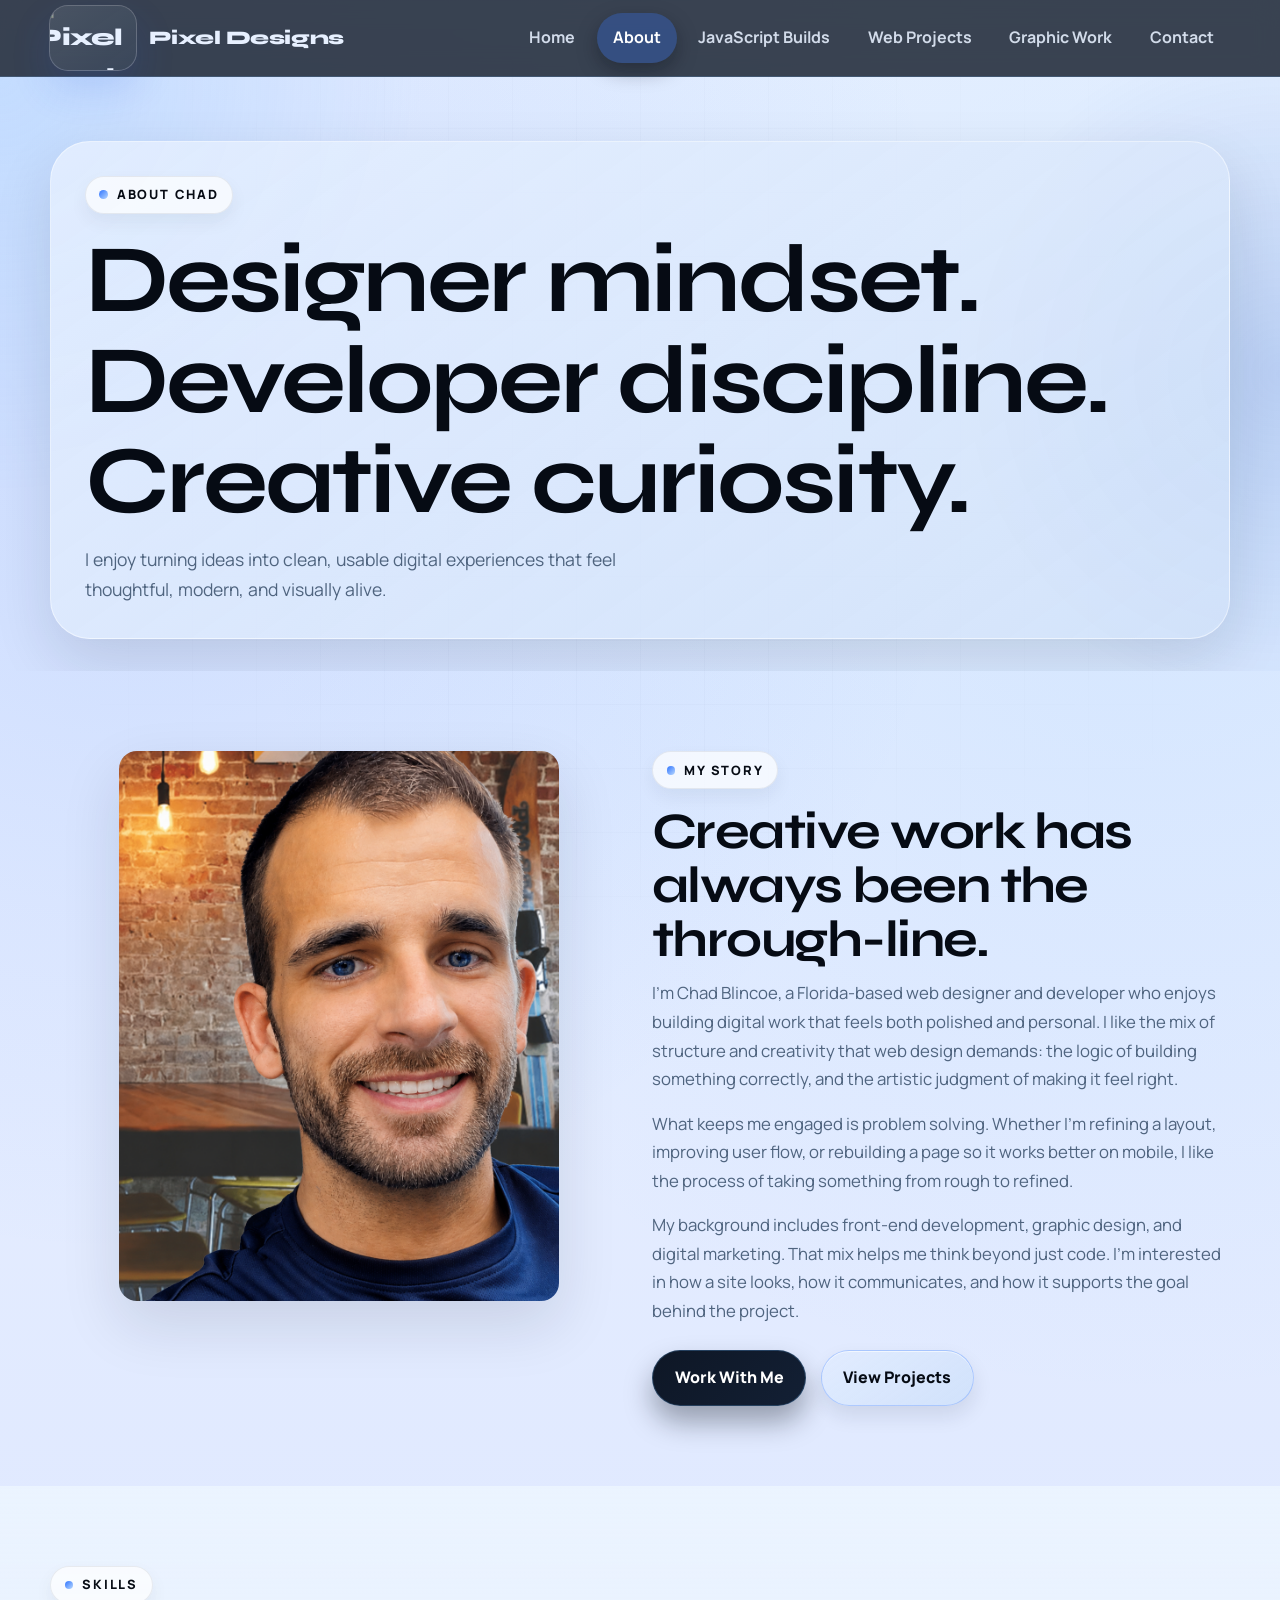
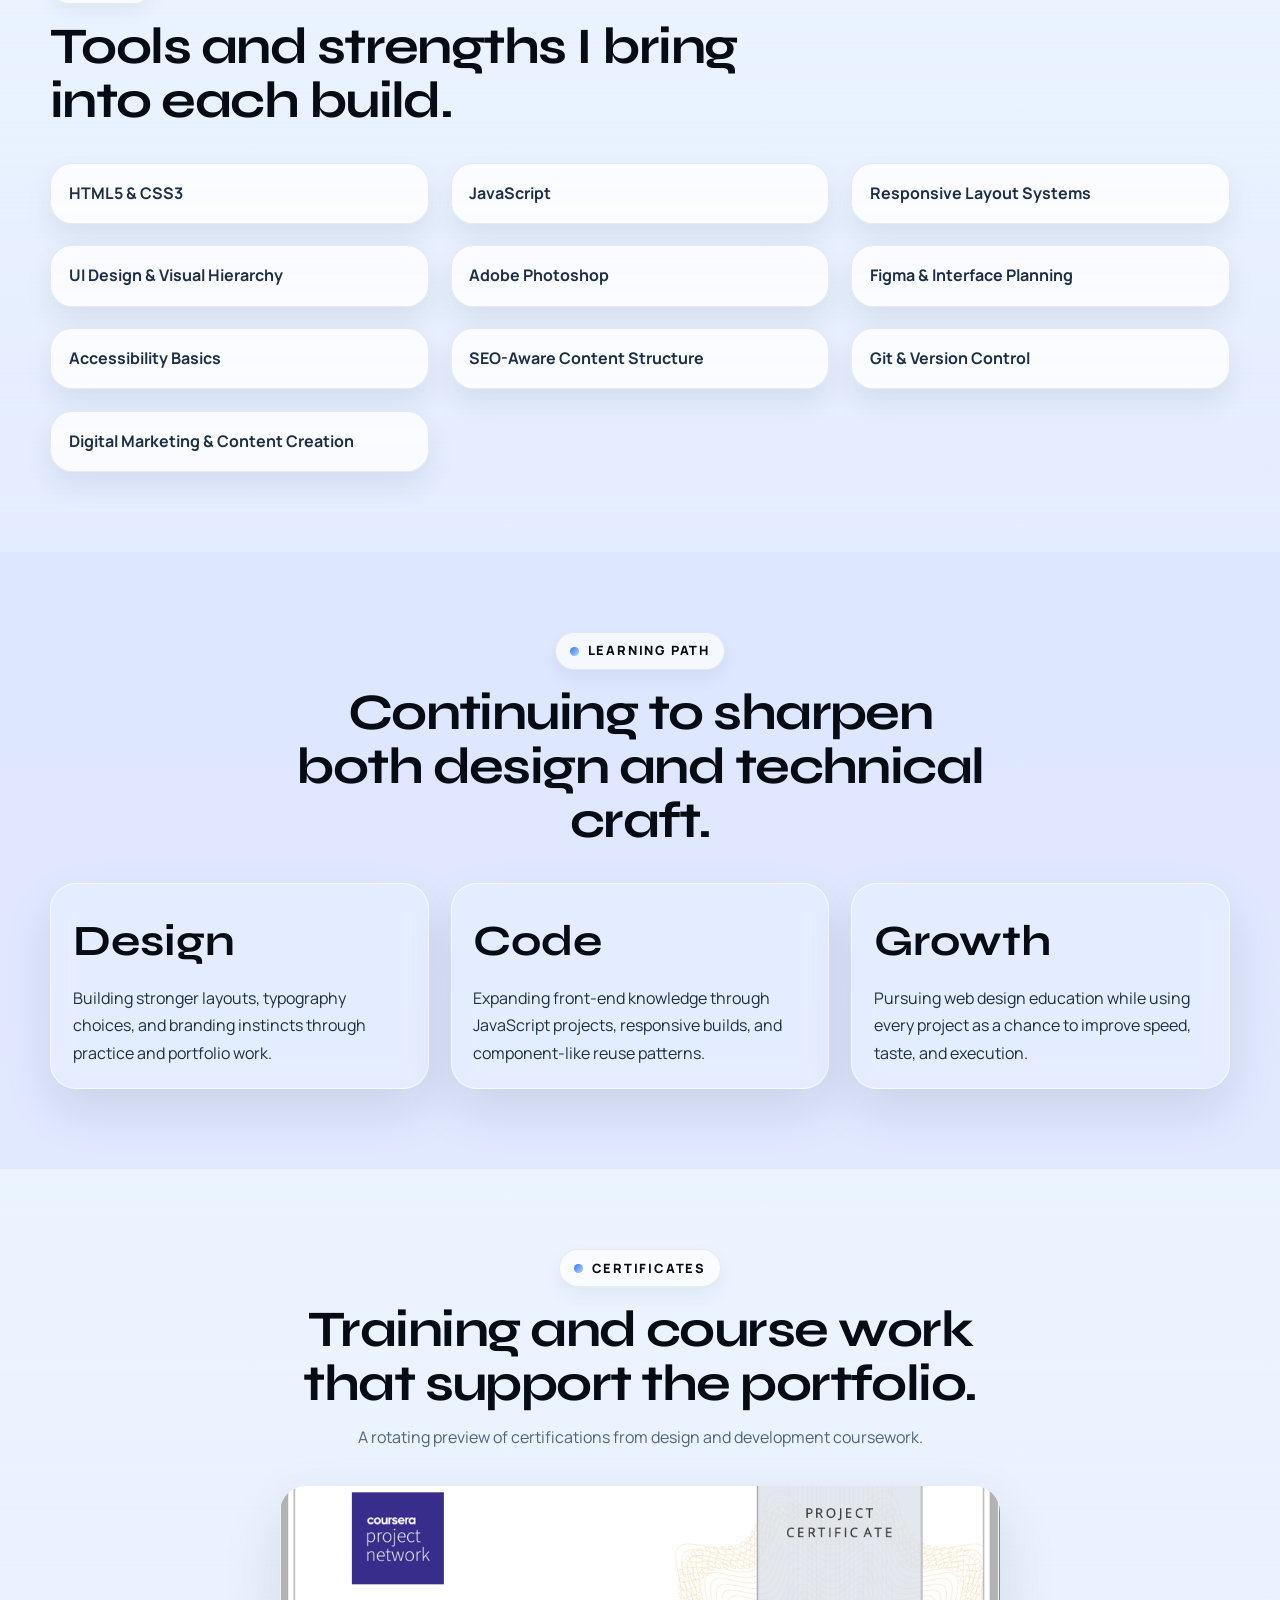
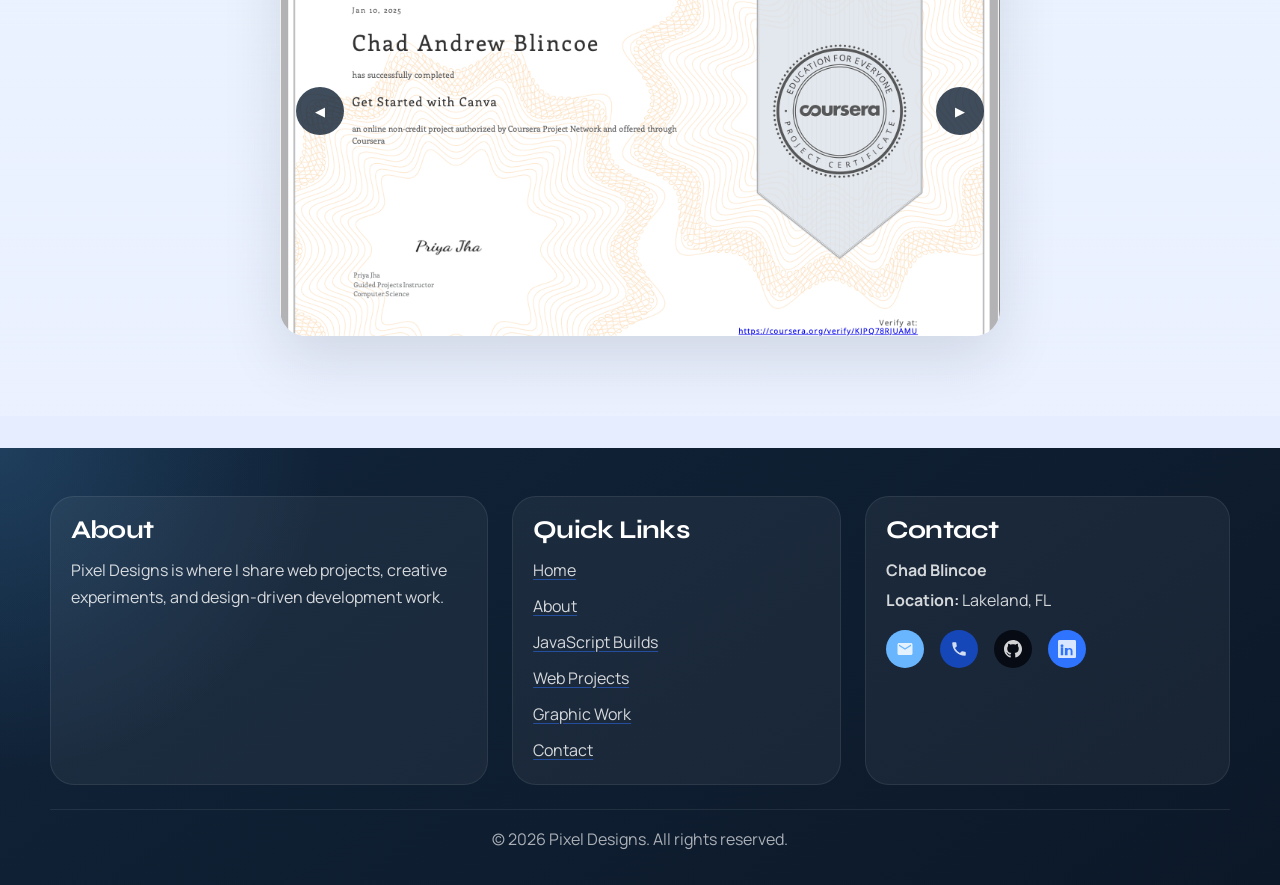
==== commit 3c50240d: "addde skill on about page" ====
--- a/about.html
+++ b/about.html
@@ -74,7 +74,6 @@
           <a href="logic-programs.html" class="nav-link">JavaScript Builds</a>
           <a href="web-projects.html" class="nav-link">Web Projects</a>
           <a href="graphic-work.html" class="nav-link">Graphic Work</a>
-          <a href="digital-marketing.html" class="nav-link">Digital Marketing</a>
           <a href="contact.html" class="nav-link">Contact</a>
         </nav>
       </div>
@@ -95,7 +94,11 @@
       <section class="section">
         <div class="container two-col">
           <div class="col">
-            <img class="meImg" src="media/meSmiling.png" alt="Photo of Chad Blincoe" />
+            <img
+              class="meImg"
+              src="media/meSmiling.png"
+              alt="Photo of Chad Blincoe"
+            />
           </div>
           <div class="col">
             <span class="eyebrow">My Story</span>
@@ -147,6 +150,7 @@
             <li>Accessibility Basics</li>
             <li>SEO-Aware Content Structure</li>
             <li>Git &amp; Version Control</li>
+            <li>Digital Marketing &amp; Content Creation</li>
           </ul>
         </div>
       </section>
@@ -303,7 +307,6 @@
               <a href="logic-programs.html">JavaScript Builds</a>
               <a href="web-projects.html">Web Projects</a>
               <a href="graphic-work.html">Graphic Work</a>
-              <a href="digital-marketing.html">Digital Marketing</a>
               <a href="contact.html">Contact</a>
             </nav>
           </div>
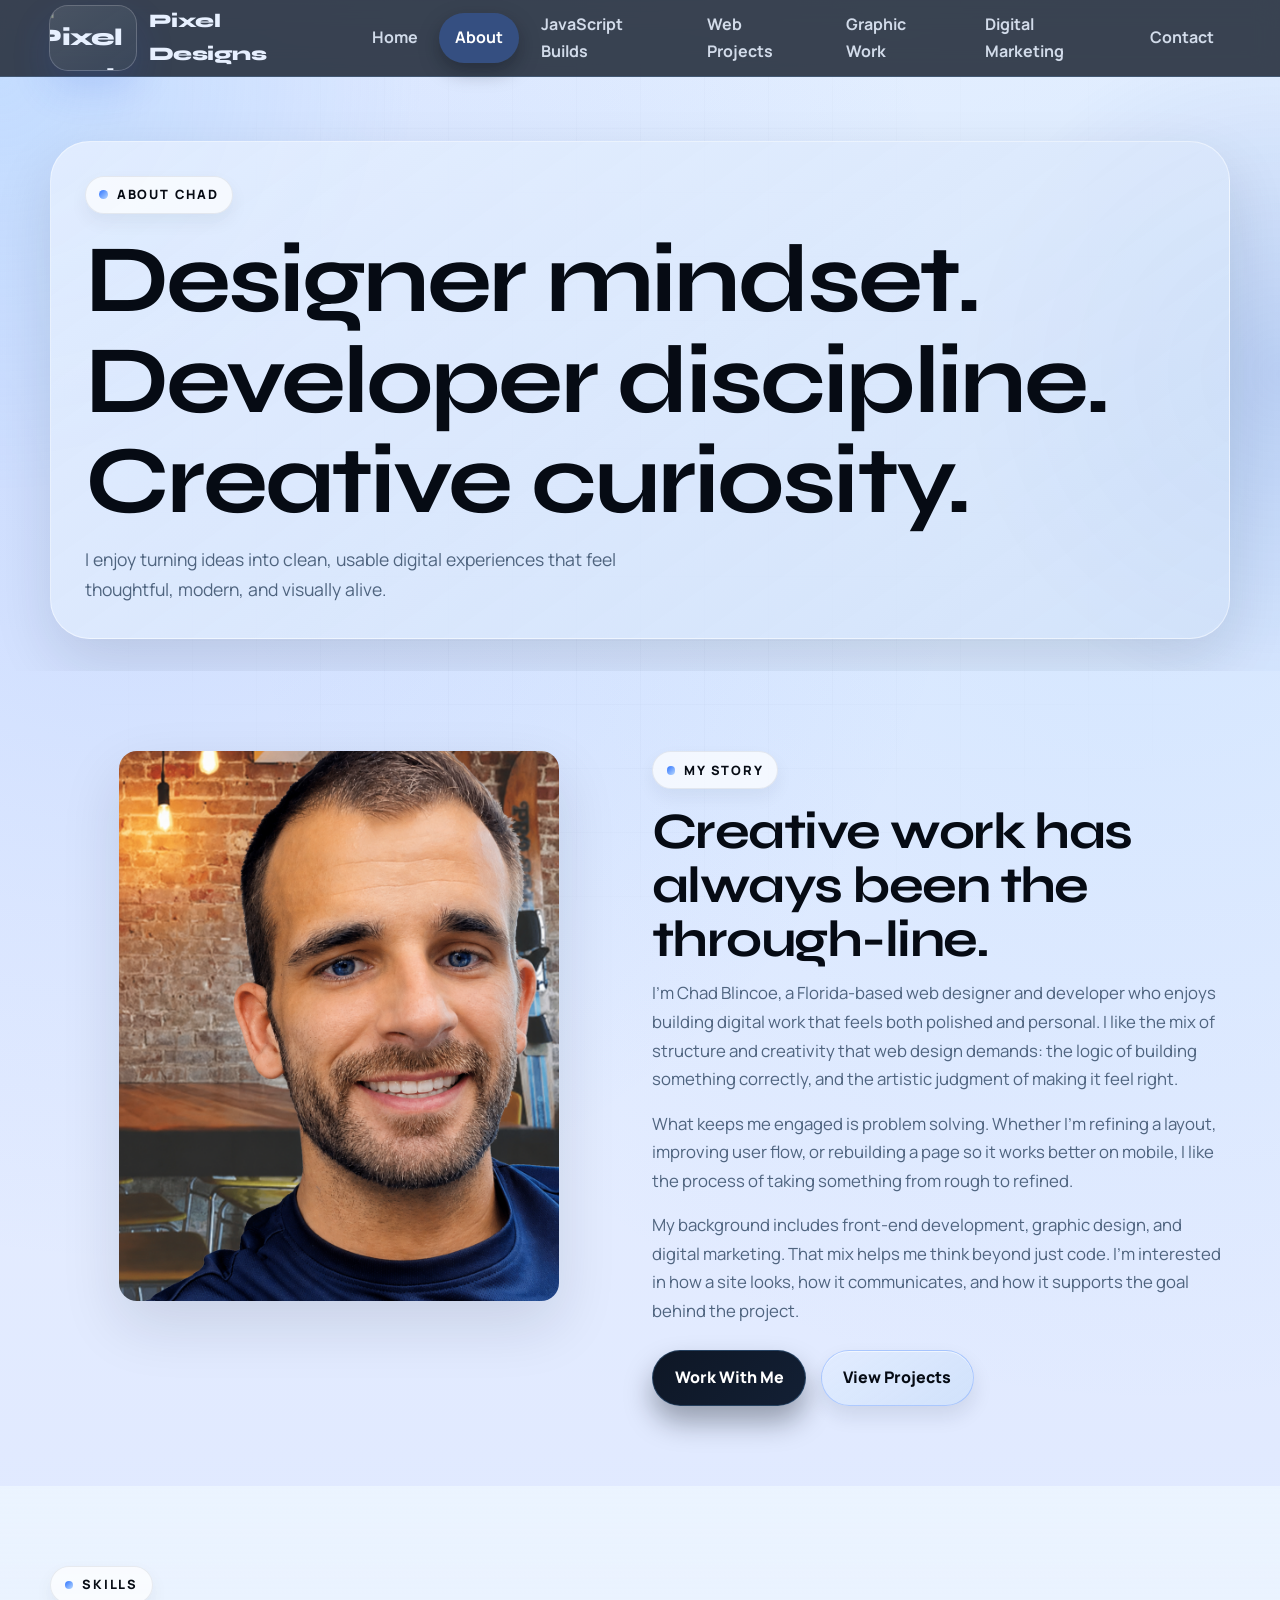
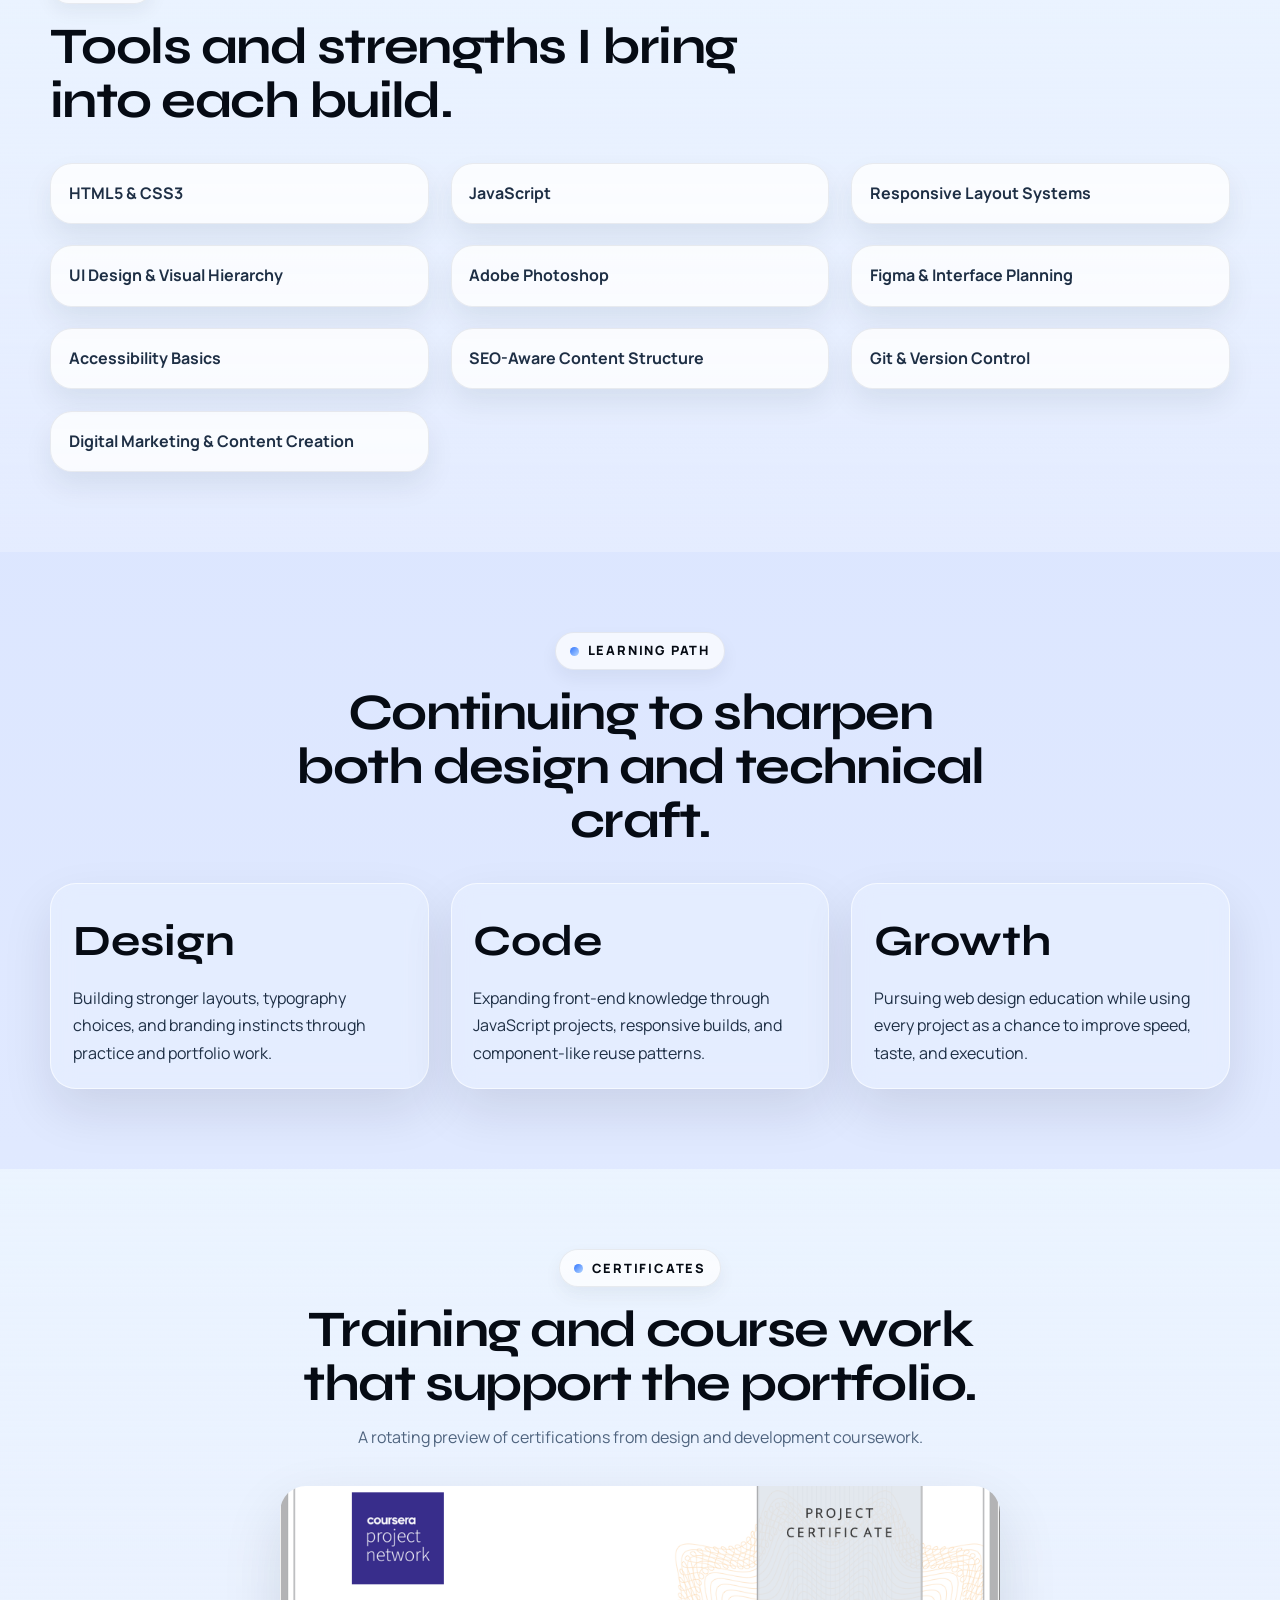
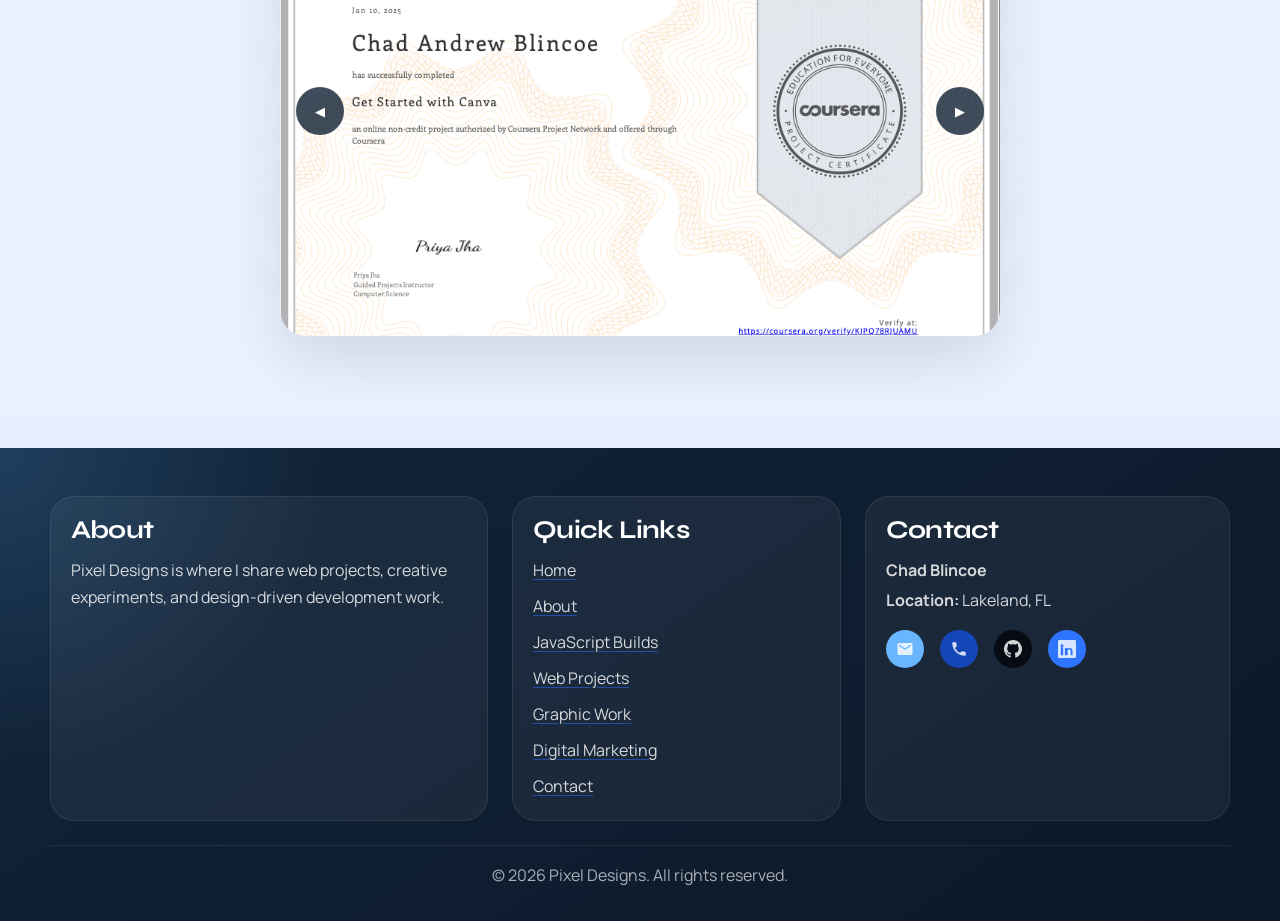
==== commit e4f132ce: "Merge branch 'digitalMarketingLayout'" ====
--- a/about.html
+++ b/about.html
@@ -74,6 +74,7 @@
           <a href="logic-programs.html" class="nav-link">JavaScript Builds</a>
           <a href="web-projects.html" class="nav-link">Web Projects</a>
           <a href="graphic-work.html" class="nav-link">Graphic Work</a>
+          <a href="digital-marketing.html" class="nav-link">Digital Marketing</a>
           <a href="contact.html" class="nav-link">Contact</a>
         </nav>
       </div>
@@ -307,6 +308,7 @@
               <a href="logic-programs.html">JavaScript Builds</a>
               <a href="web-projects.html">Web Projects</a>
               <a href="graphic-work.html">Graphic Work</a>
+              <a href="digital-marketing.html">Digital Marketing</a>
               <a href="contact.html">Contact</a>
             </nav>
           </div>
--- a/styles.css
+++ b/styles.css
@@ -668,6 +668,7 @@
 }
 
 .card img,
+.card video,
 .gallery-grid img,
 .gallery-grid video,
 .redesign-preview img,
@@ -677,6 +678,7 @@
 }
 
 .card img,
+.card video,
 .redesign-preview img {
   aspect-ratio: 16 / 10;
   object-fit: cover;
@@ -734,11 +736,72 @@
 .marketing-feature-list li {
   margin-top: 0.5rem;
 }
+
+.strategy-flow-bubbles {
+  margin: 0.6rem 0 0.45rem;
+  padding: 0;
+  list-style: none;
+  display: flex;
+  flex-direction: column;
+  align-items: stretch;
+  gap: 1.1rem;
+}
+
+.strategy-flow-bubbles li {
+  position: relative;
+  margin: 0;
+  width: 100%;
+  min-width: 0;
+  text-align: center;
+  padding: 0.78rem 1.15rem;
+  border-radius: 999px;
+  border: 1px solid rgba(16, 32, 51, 0.16);
+  background: linear-gradient(
+    135deg,
+    rgba(47, 116, 255, 0.12),
+    rgba(95, 184, 255, 0.1)
+  );
+  color: var(--ink-strong);
+  font-weight: 800;
+  font-size: 0.95rem;
+  letter-spacing: 0.01em;
+}
+
+.strategy-flow-bubbles li:not(:last-child)::after {
+  content: "↓";
+  position: absolute;
+  left: 50%;
+  top: calc(100% + 0.42rem);
+  transform: translateX(-50%);
+  color: rgba(16, 32, 51, 0.6);
+  font-size: 1.05rem;
+  line-height: 1;
+}
+
+.strategy-framework-card {
+  min-height: 100%;
+}
+
+.strategy-framework-card .strategy-flow-bubbles {
+  flex: 1;
+  margin: 0.5rem 0 0;
+  justify-content: space-between;
+}
+
+.strategy-framework-card .strategy-flow-bubbles li {
+  display: flex;
+  align-items: center;
+  justify-content: center;
+}
+
+.strategy-framework-card .strategy-flow-bubbles li:not(:last-child)::after {
+  top: calc(100% + 0.55rem);
+}
 .clickToView {
   color: black;
   text-decoration: underline;
   line-height: 4rem;
-  text-underline-offset: .4rem;
+  text-underline-offset: 0.4rem;
 }
 
 .split-image {
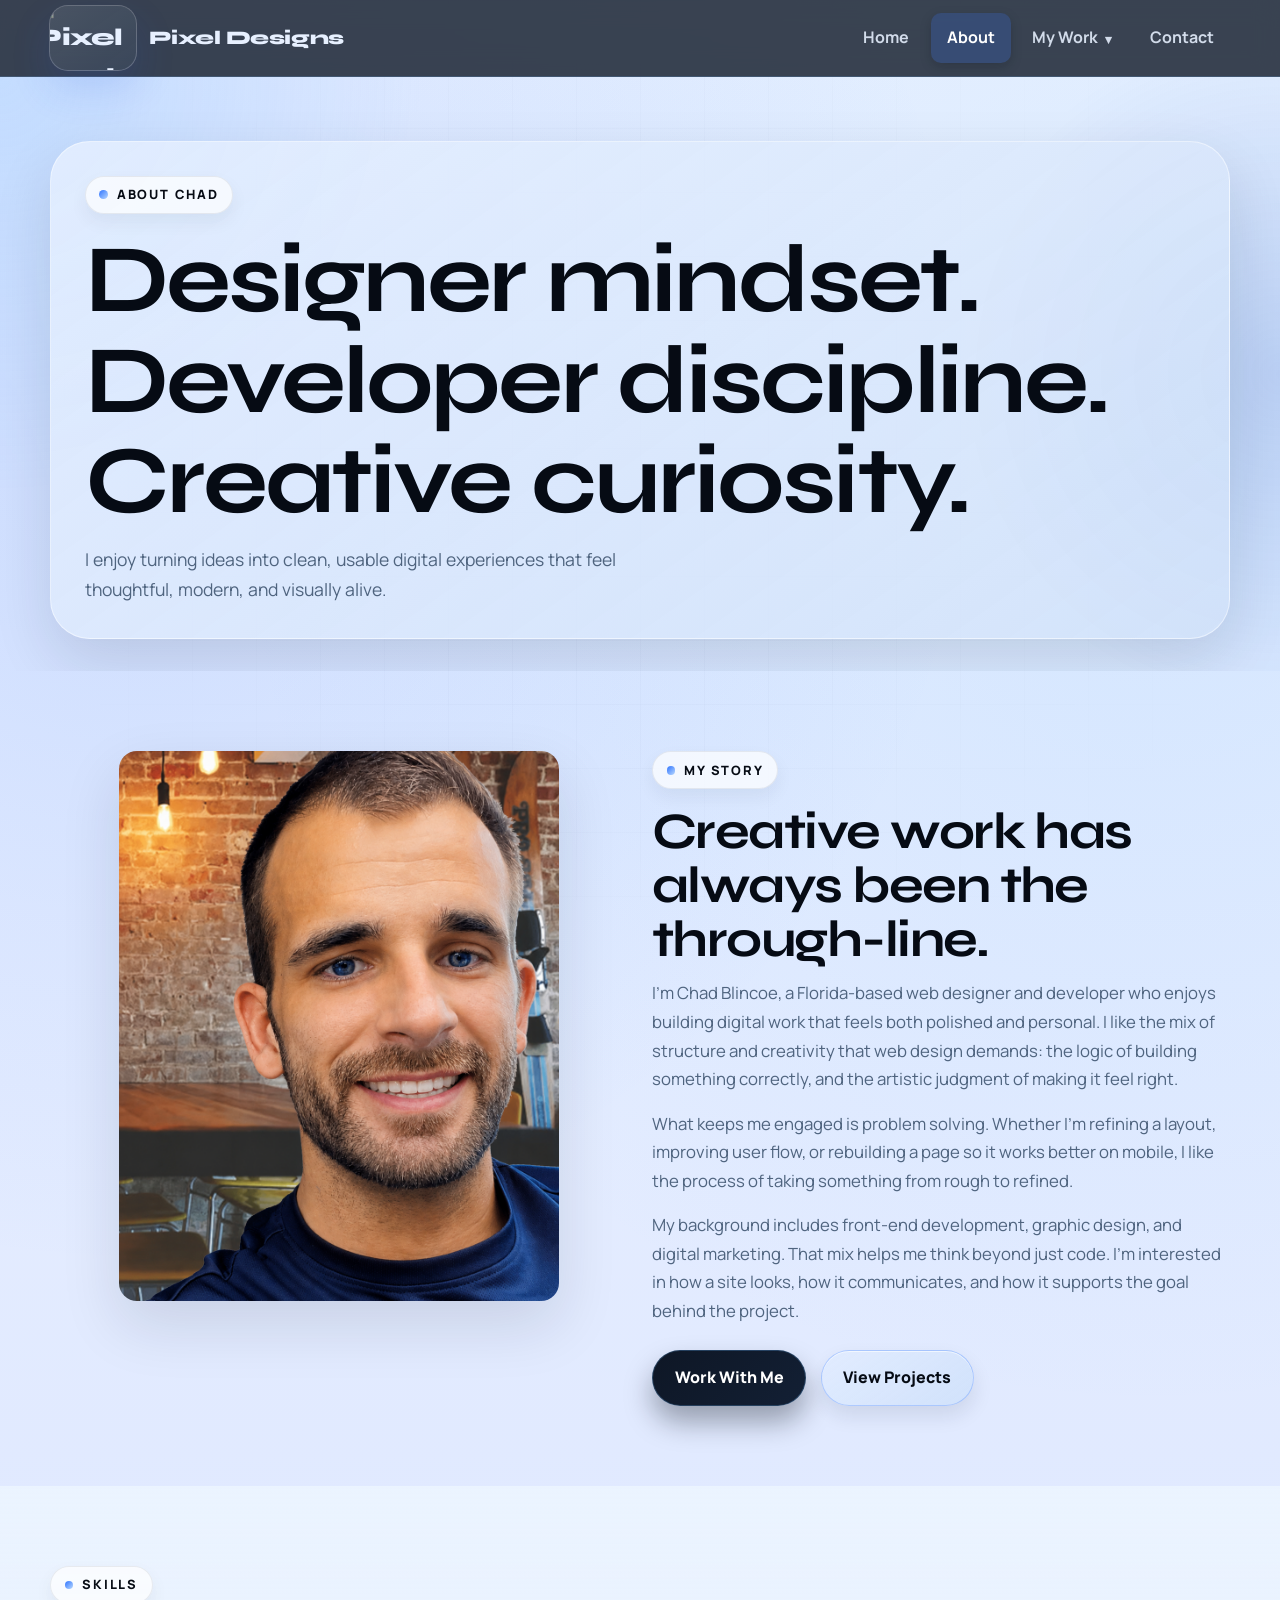
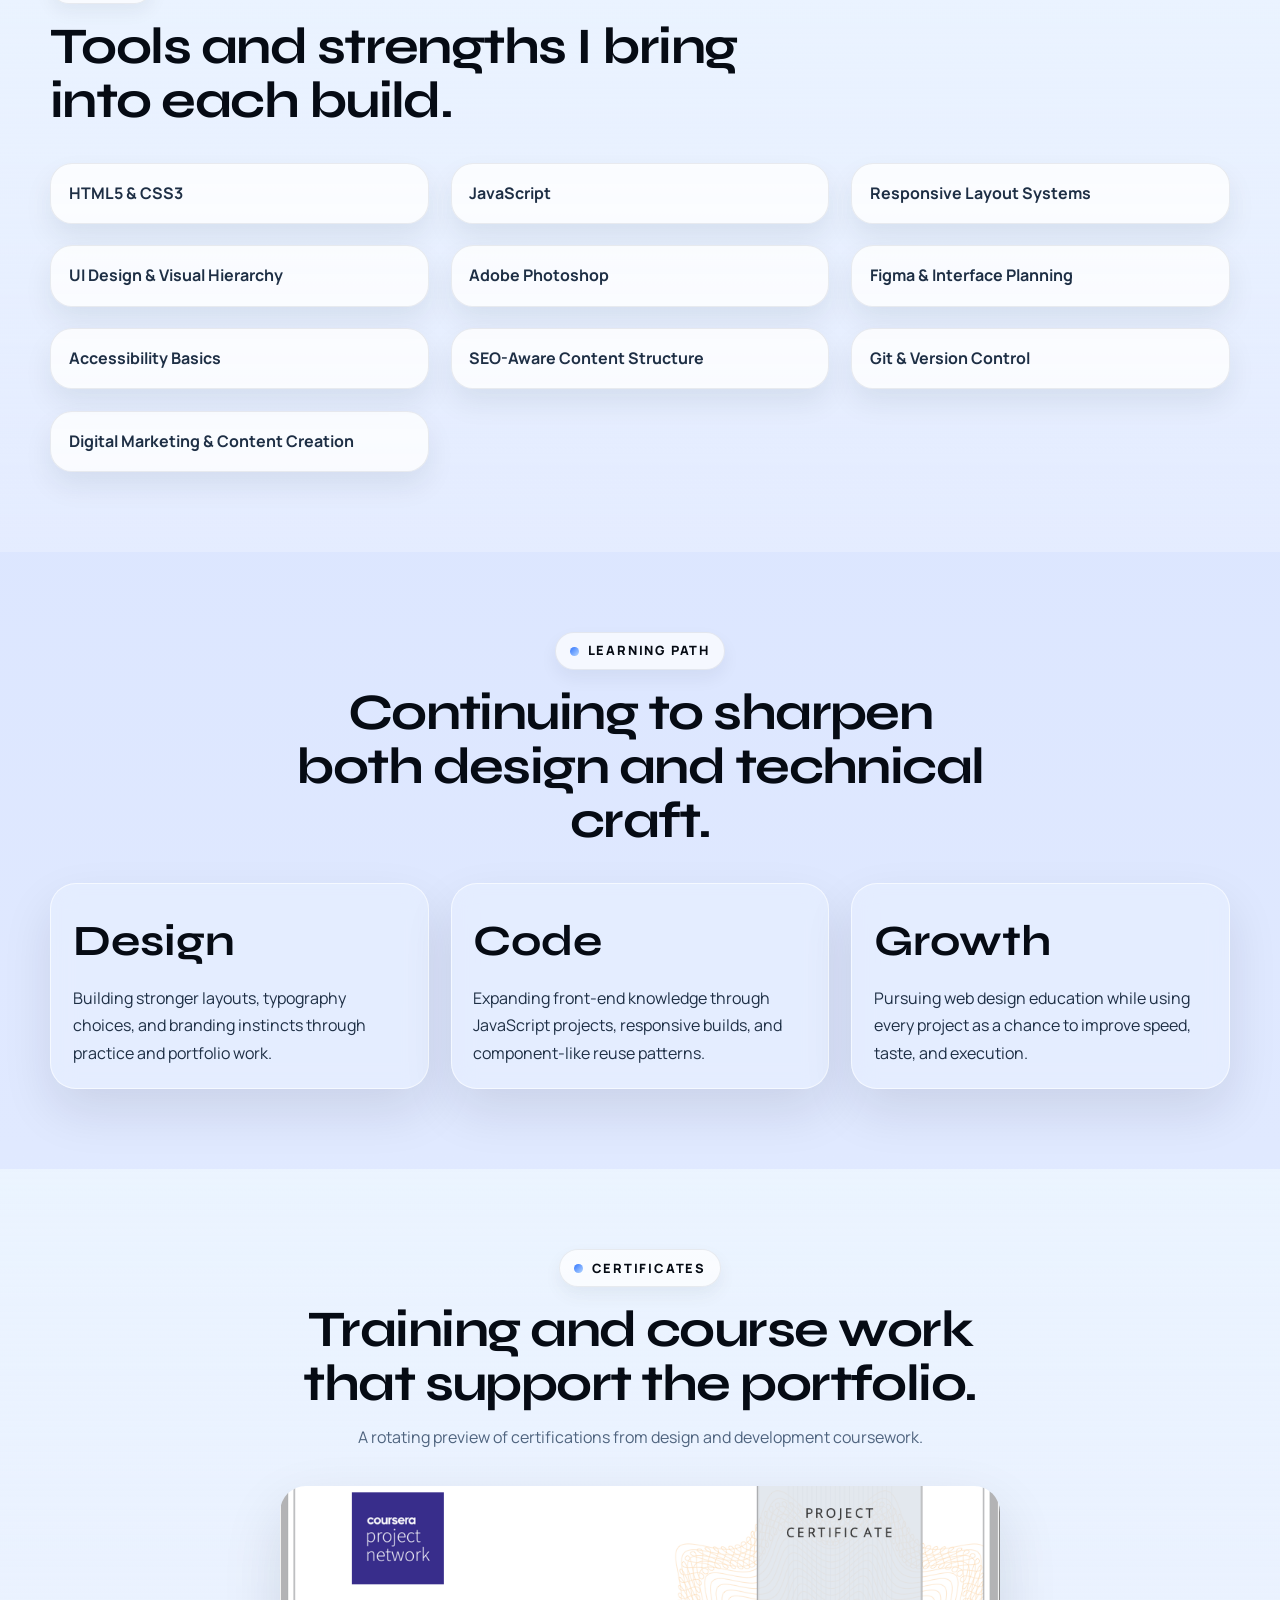
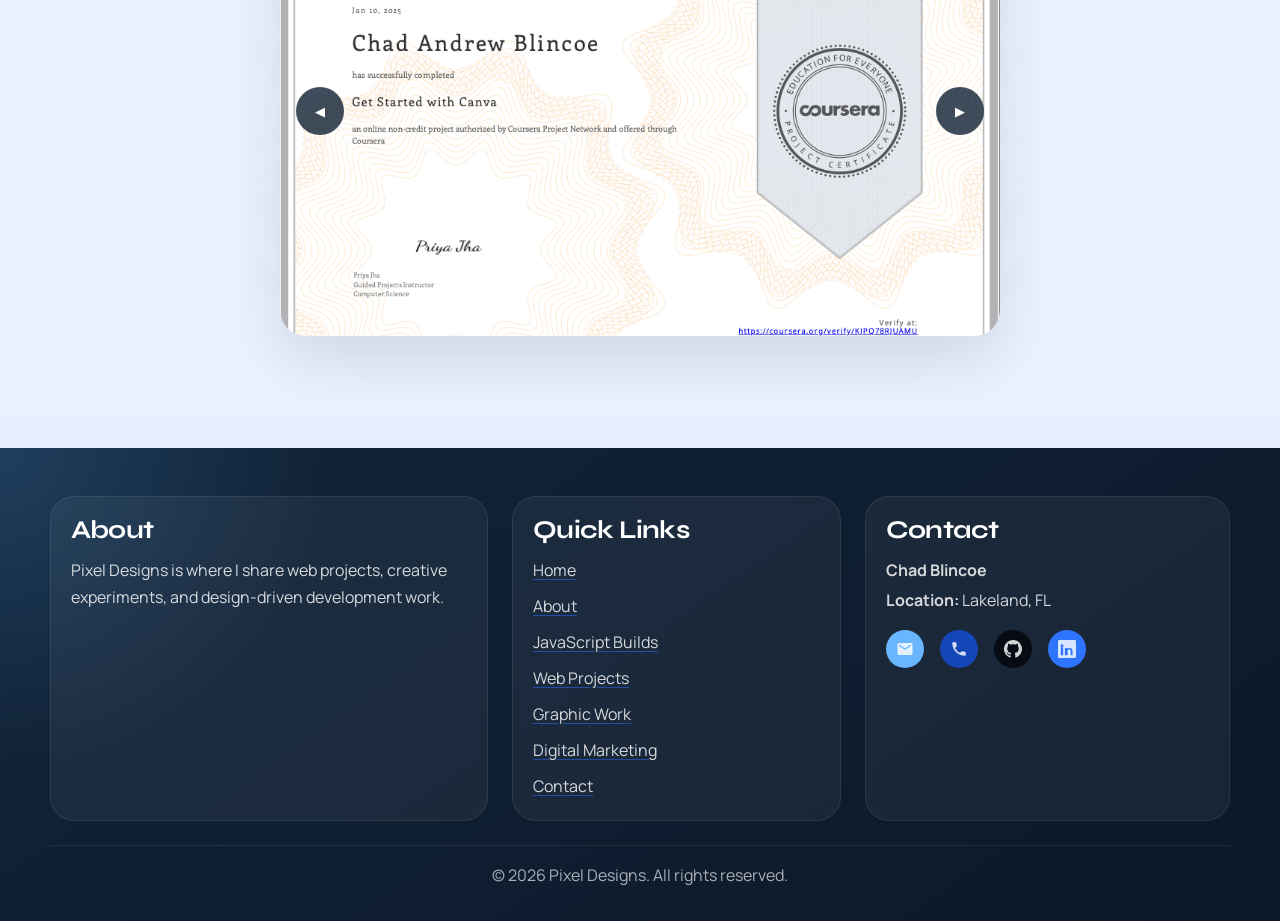
==== commit c725f280: "added CTA buttons, fixed navbar and added dropdown menu" ====
--- a/about.html
+++ b/about.html
@@ -71,10 +71,26 @@
         <nav id="navLinks" class="nav-links" aria-label="Main navigation">
           <a href="index.html" class="nav-link">Home</a>
           <a href="about.html" class="nav-link active">About</a>
-          <a href="logic-programs.html" class="nav-link">JavaScript Builds</a>
-          <a href="web-projects.html" class="nav-link">Web Projects</a>
-          <a href="graphic-work.html" class="nav-link">Graphic Work</a>
-          <a href="digital-marketing.html" class="nav-link">Digital Marketing</a>
+          <div class="nav-dropdown">
+            <button
+              class="nav-dropdown-toggle"
+              type="button"
+              aria-expanded="false"
+              aria-controls="myWorkMenu"
+            >
+              My Work
+            </button>
+            <div id="myWorkMenu" class="nav-dropdown-menu">
+              <a href="logic-programs.html" class="nav-link">
+                JavaScript Builds
+              </a>
+              <a href="web-projects.html" class="nav-link">Web Projects</a>
+              <a href="graphic-work.html" class="nav-link">Graphic Work</a>
+              <a href="digital-marketing.html" class="nav-link">
+                Digital Marketing
+              </a>
+            </div>
+          </div>
           <a href="contact.html" class="nav-link">Contact</a>
         </nav>
       </div>
--- a/styles.css
+++ b/styles.css
@@ -1366,18 +1366,77 @@
 
 .nav-link {
   padding: 0.7rem 1rem;
-  border-radius: 999px;
+  border-radius: 10px;
   color: rgba(231, 240, 255, 0.88);
   text-decoration: none;
   font-weight: 700;
 }
 
+.nav-dropdown {
+  position: relative;
+}
+
+.nav-dropdown-toggle {
+  display: inline-flex;
+  align-items: center;
+  gap: 0.45rem;
+  padding: 0.7rem 1rem;
+  border: 0;
+  border-radius: 10px;
+  background: transparent;
+  color: rgba(231, 240, 255, 0.88);
+  font: inherit;
+  font-weight: 700;
+  cursor: pointer;
+}
+
+.nav-dropdown-toggle::after {
+  content: "▾";
+  font-size: 0.8rem;
+  line-height: 1;
+  transform: translateY(1px);
+}
+
+.nav-dropdown-menu {
+  position: absolute;
+  top: calc(100% + 0.35rem);
+  right: 0;
+  min-width: 218px;
+  display: none;
+  flex-direction: column;
+  gap: 0.2rem;
+  padding: 0.45rem;
+  border-radius: 16px;
+  background: rgba(9, 18, 33, 0.97);
+  border: 1px solid rgba(105, 182, 255, 0.22);
+  box-shadow: 0 16px 28px rgba(6, 11, 20, 0.42);
+}
+
+.nav-dropdown-menu .nav-link {
+  border-radius: 12px;
+  white-space: nowrap;
+}
+
+.nav-dropdown.is-open .nav-dropdown-menu {
+  display: flex;
+}
+
+@media (min-width: 721px) {
+  .nav-dropdown:hover .nav-dropdown-menu,
+  .nav-dropdown:focus-within .nav-dropdown-menu {
+    display: flex;
+  }
+}
+
 .nav-link:hover,
 .nav-link:focus-visible,
-.nav-link.active {
+.nav-link.active,
+.nav-dropdown-toggle:hover,
+.nav-dropdown-toggle:focus-visible,
+.nav-dropdown-toggle.active {
   color: #ffffff;
-  background: rgba(47, 116, 255, 0.28);
-  box-shadow: 0 8px 20px rgba(6, 11, 20, 0.34);
+  background: rgba(47, 116, 255, 0.2);
+  box-shadow: 0 4px 12px rgba(6, 11, 20, 0.2);
 }
 
 .hamburger {
@@ -1559,8 +1618,26 @@
     display: flex;
   }
 
-  .nav-link {
+  .nav-link,
+  .nav-dropdown-toggle {
     text-align: center;
+  }
+
+  .nav-dropdown-toggle {
+    display: flex;
+    width: 100%;
+    justify-content: center;
+  }
+
+  .nav-dropdown {
+    width: 100%;
+  }
+
+  .nav-dropdown-menu {
+    position: static;
+    width: 100%;
+    margin-top: 0.45rem;
+    background: rgba(5, 11, 22, 0.94);
   }
 
   .two-col,
